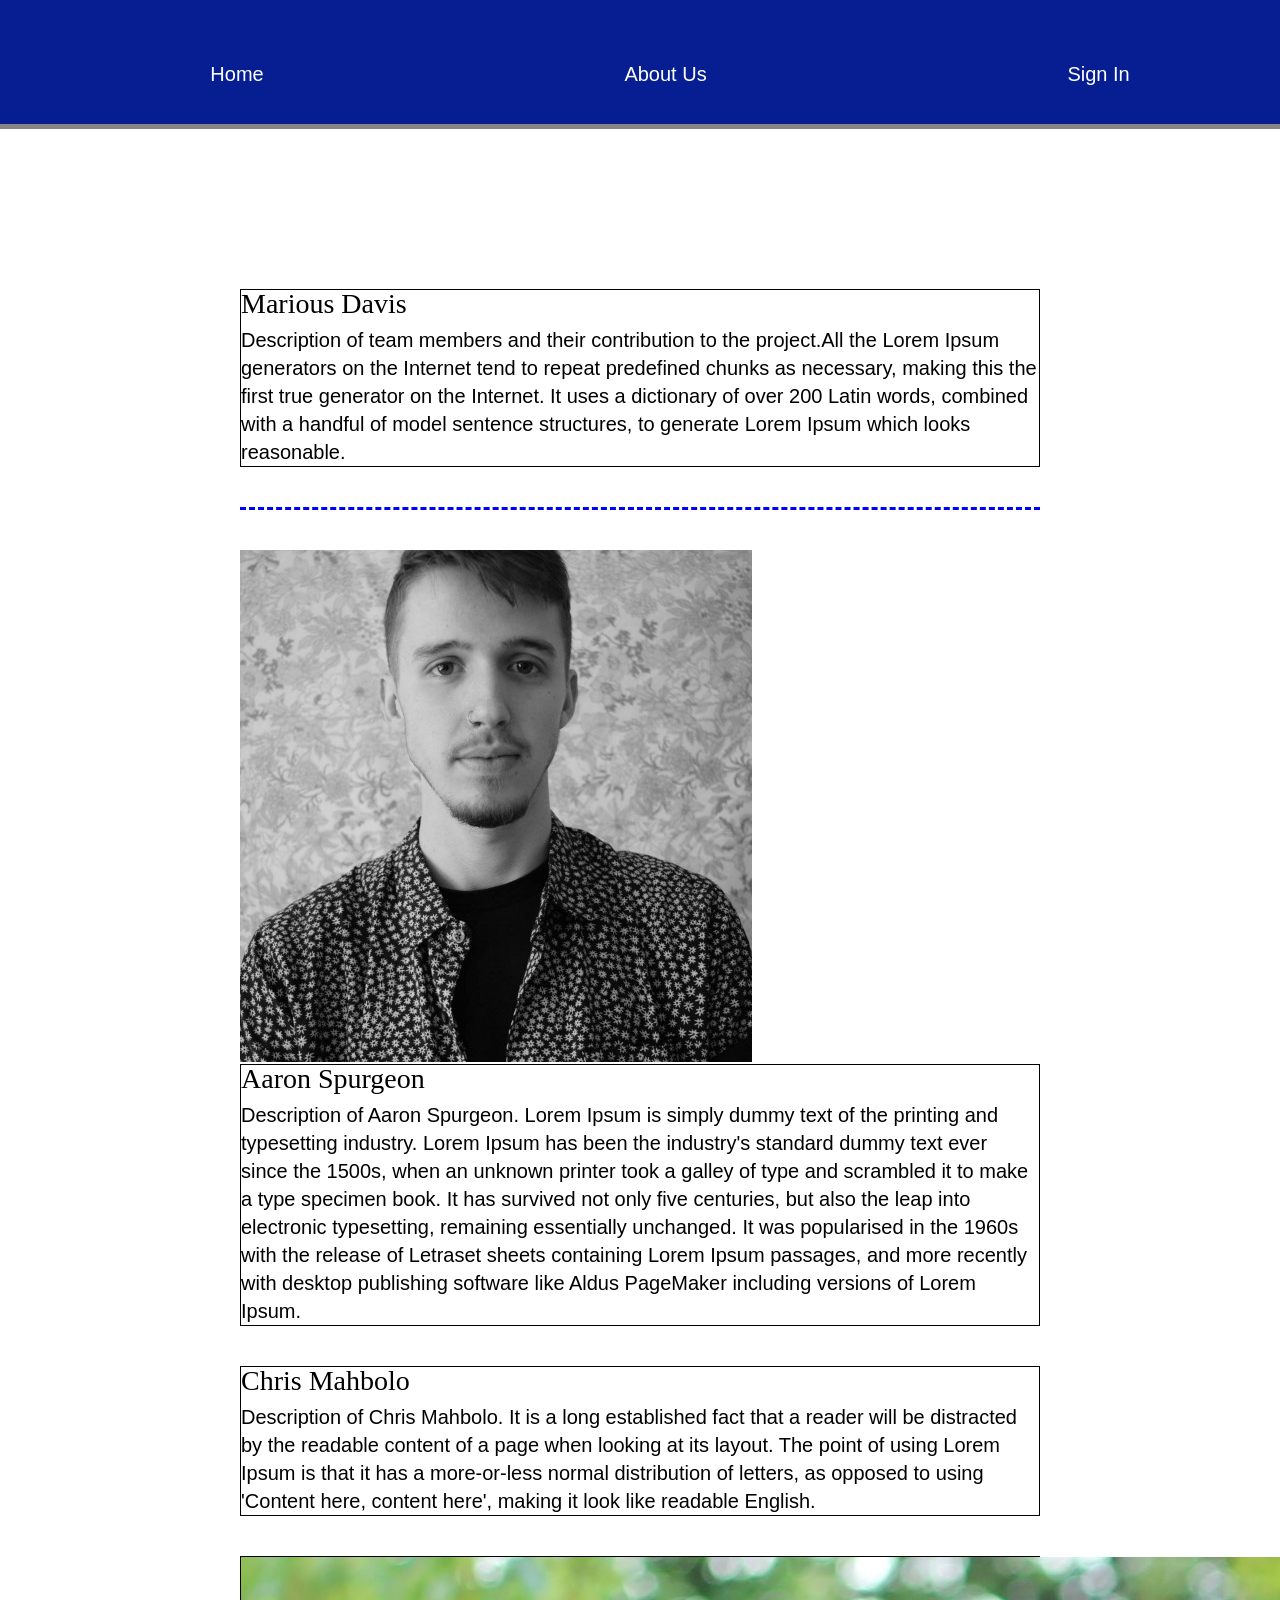
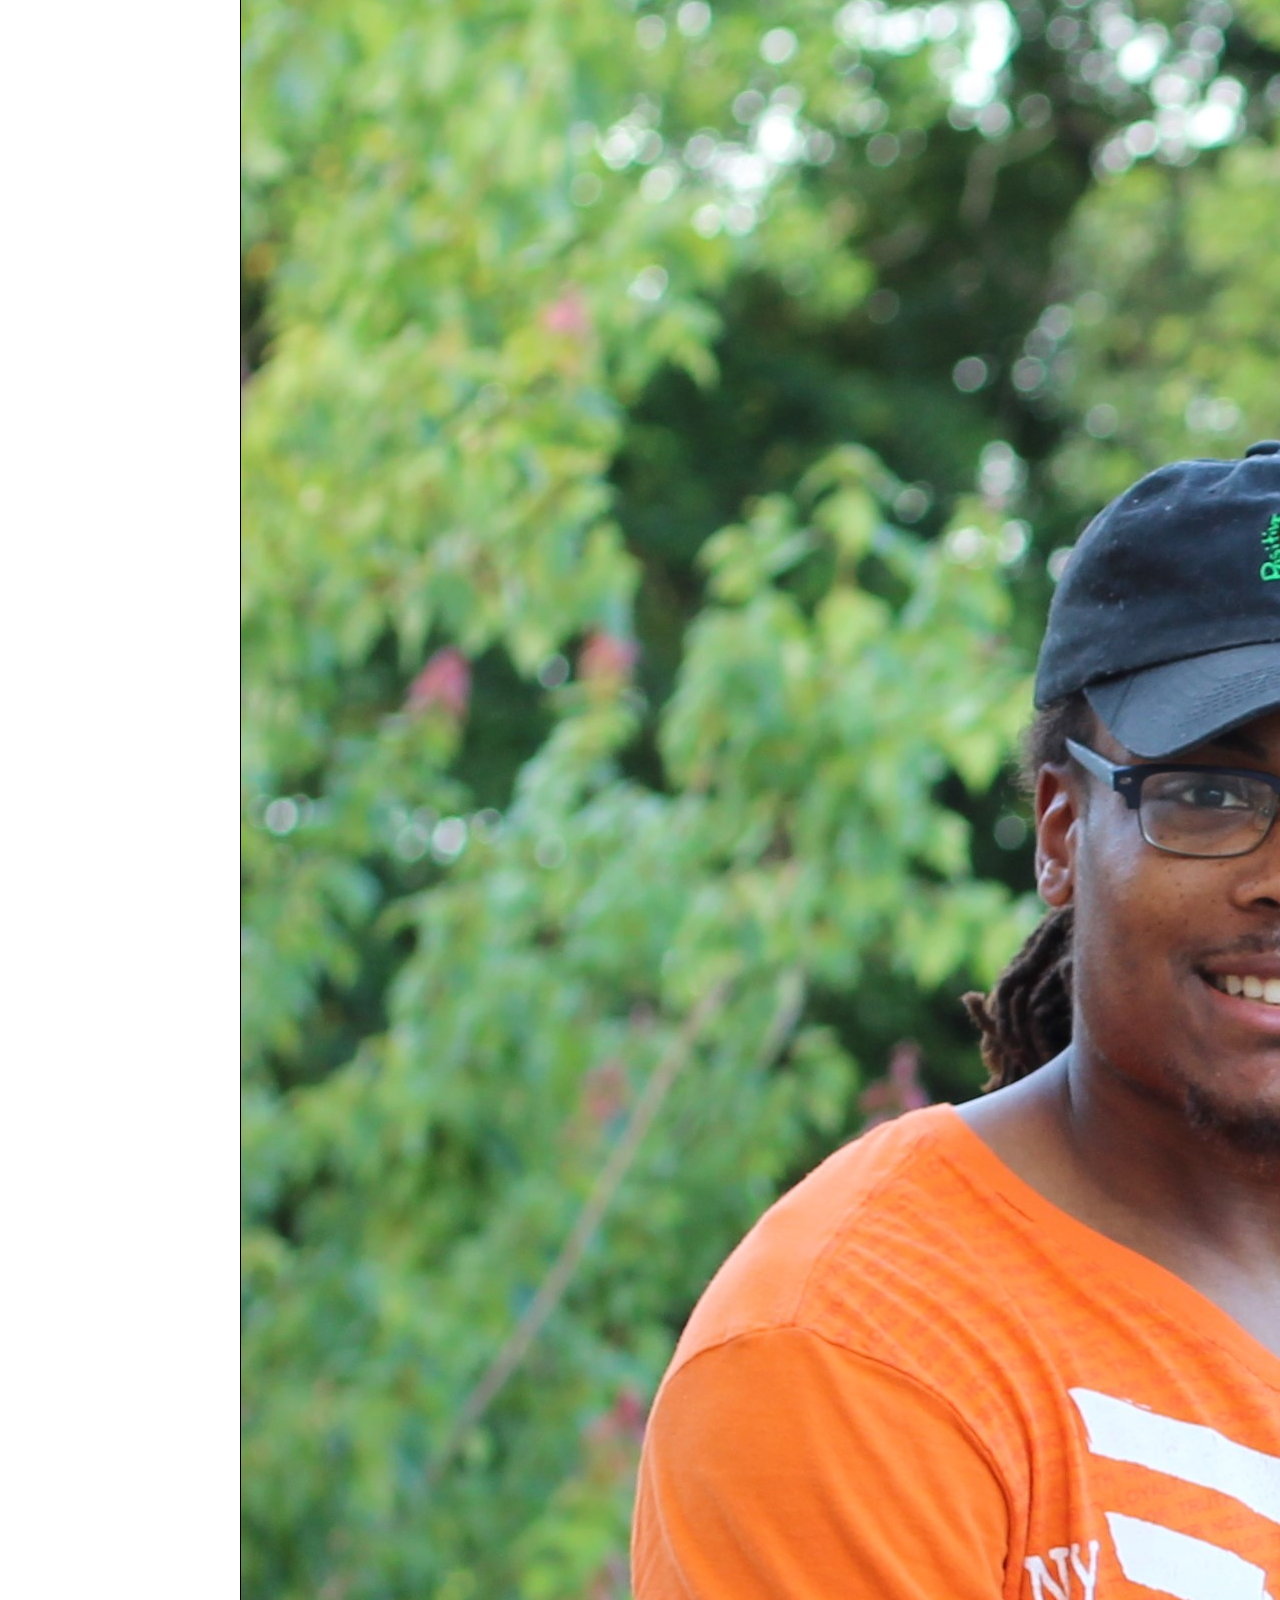
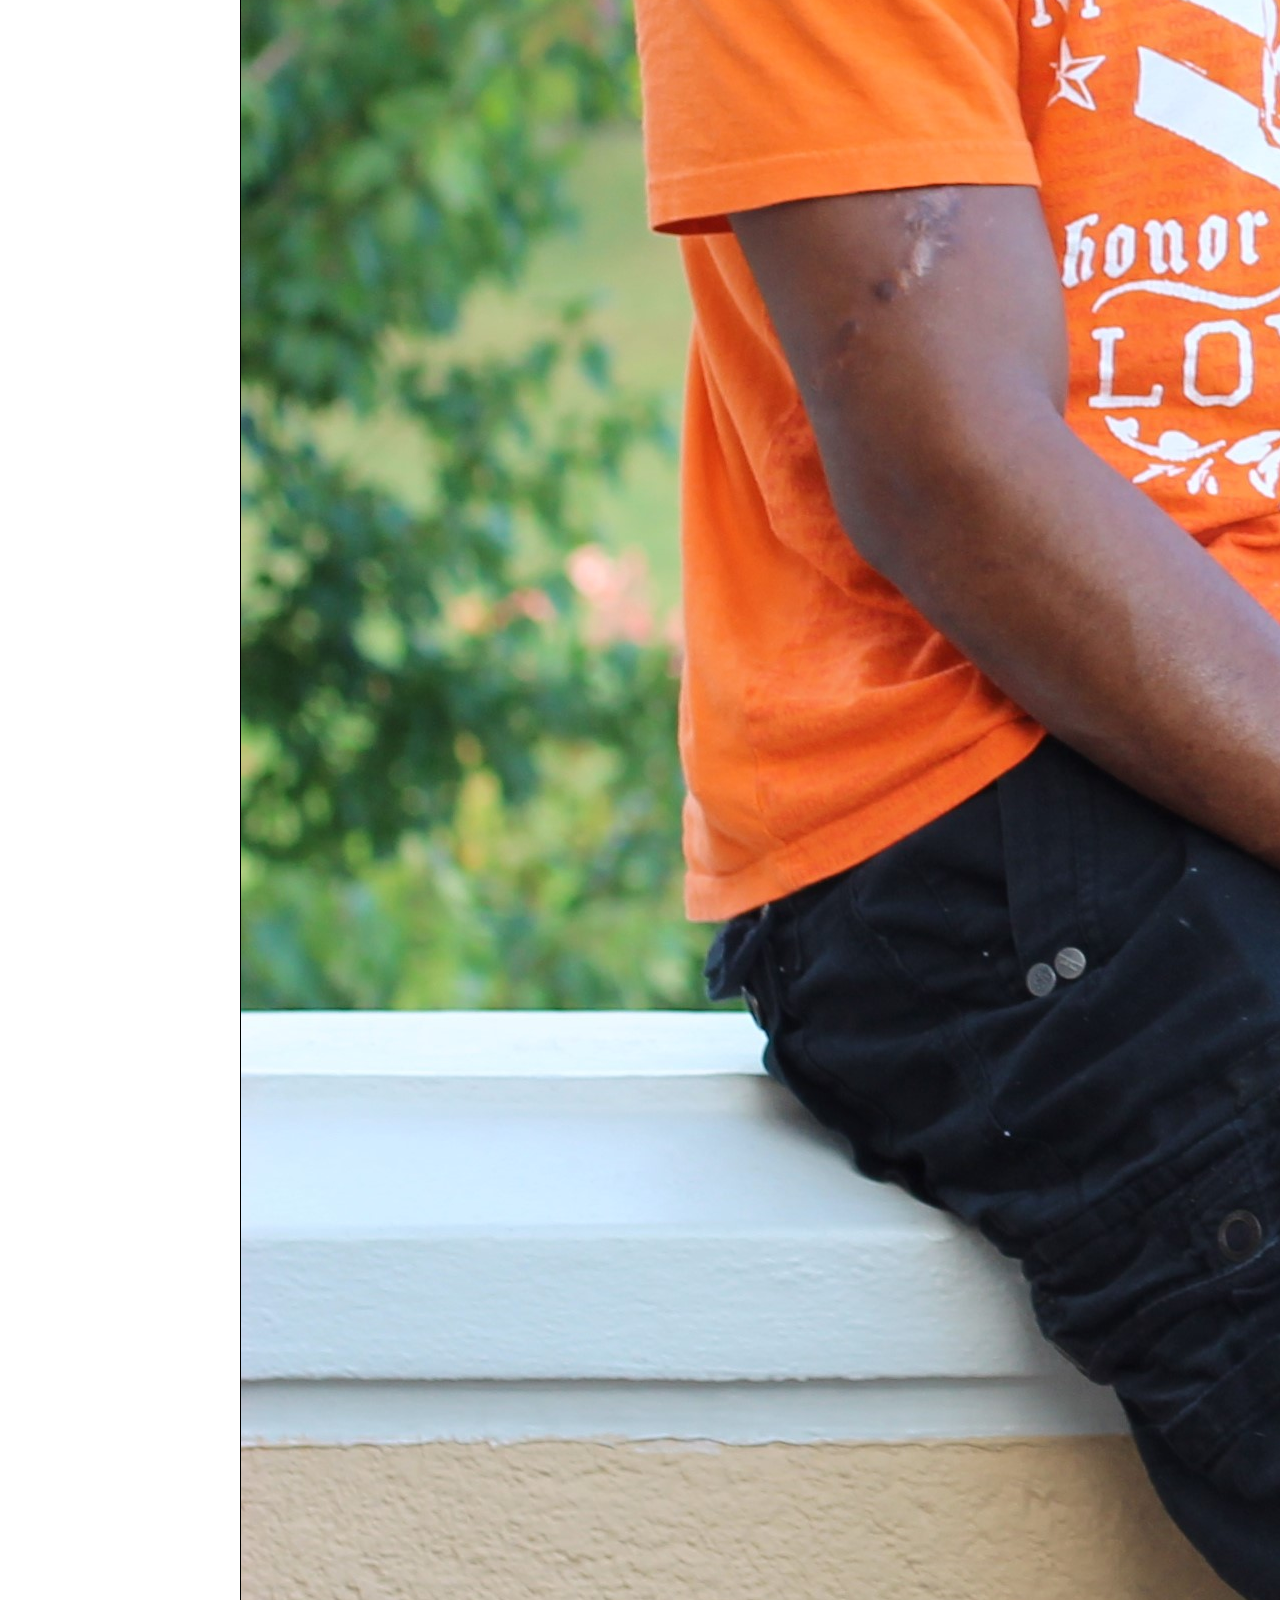
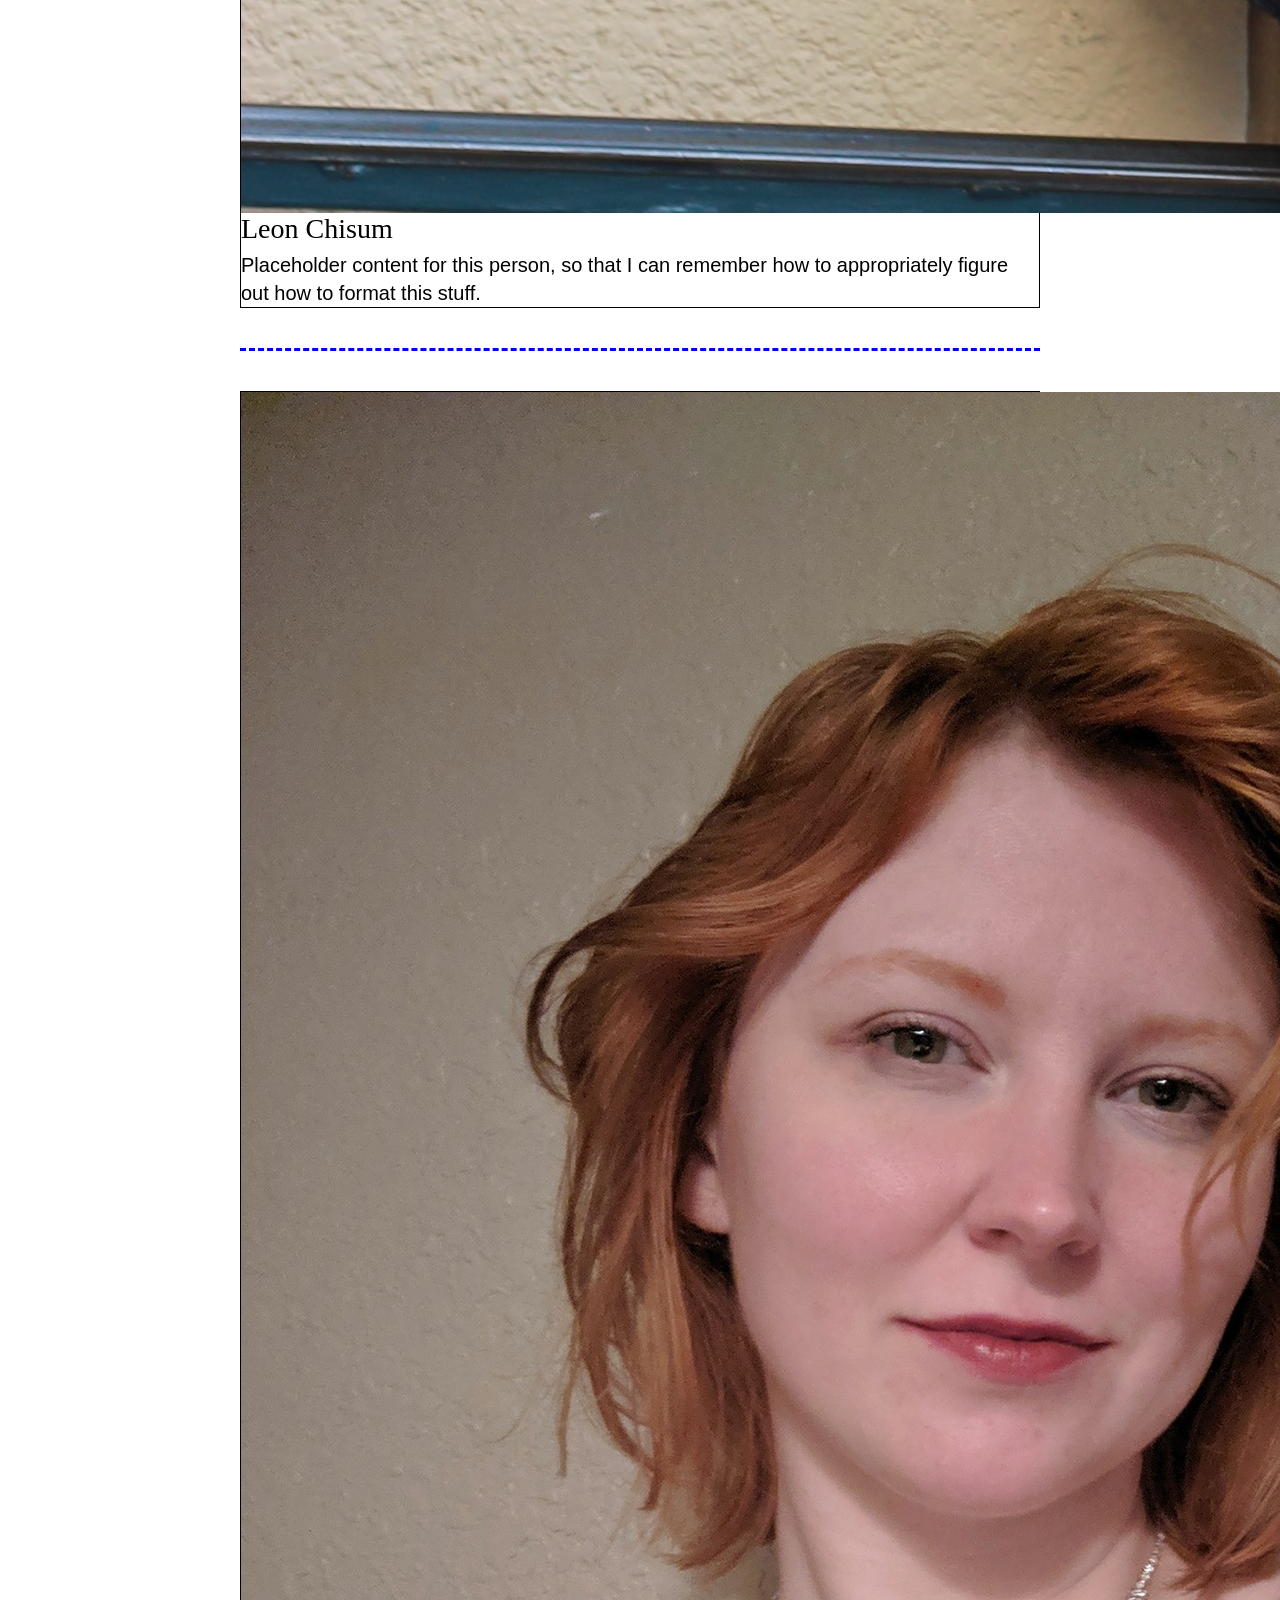
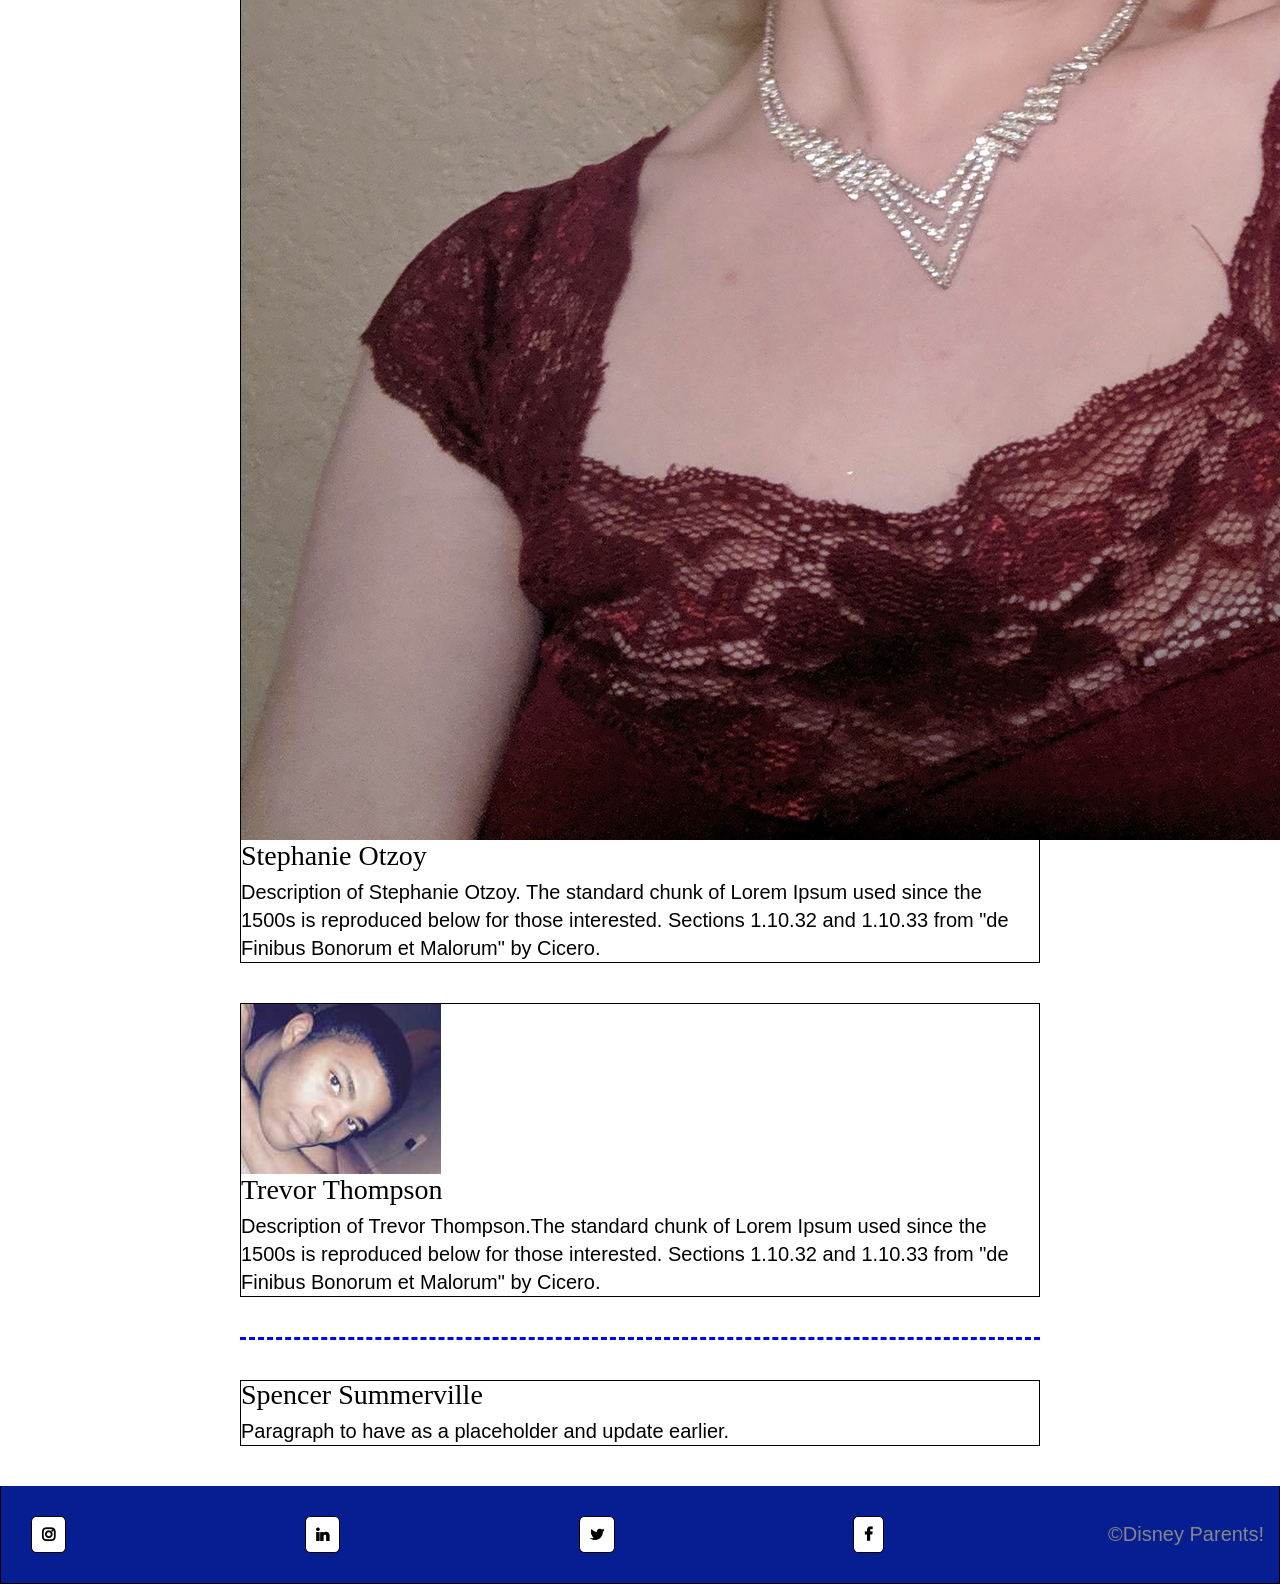
==== about.html @ e76d4855 "Added pictures for members who have submitted pictures, and have removed information from users that" ====
<!DOCTYPE html>
<html lang="en">
  <head>
    <meta charset="utf-8" />

    <title>About Us</title>

    <link href="css\index.css" rel="stylesheet" />
    <meta name="viewport" content="width=device-width, initial-scale=1" />
    <script src="javascript/about.js" async></script>
    <link
      rel="stylesheet"
      href="https://cdnjs.cloudflare.com/ajax/libs/font-awesome/4.7.0/css/font-awesome.min.css"
    />
    </head>
  <body>
      <header>
        <nav>
          <ul>
            <li><a href="index.html">Home</a></li>
            <li><a href="about.html">About Us</a></li>
            <li><a href="https://disney-parent-bwpt.netlify.com/ ">Sign In</a></li>
          </ul>
        </nav>
      </header>
      <div class="container">
        <div class="tl-about-page">
          <div class="team-member">
          <h3>Marious Davis</h3>
          <p>Description of team members and their contribution to the project.All the Lorem Ipsum generators on the Internet tend to repeat predefined chunks as necessary, making this the first true generator on the Internet. It uses a dictionary of over 200 Latin words, combined with a handful of model sentence structures, to generate Lorem Ipsum which looks reasonable.
          </p>
        </div>
        </div>

      <div class="react-section-styling">
        <img class="img-formater" src="image/aaron.jpg" alt="Picture of Aaron Spurgeon">
        <div class="team-member">
          <h3>Aaron Spurgeon</h3>
          <p>
            Description of Aaron Spurgeon. Lorem Ipsum is simply dummy text of the printing and typesetting industry. Lorem Ipsum has been the industry's standard dummy text ever since the 1500s, when an unknown printer took a galley of type and scrambled it to make a type specimen book. It has survived not only five centuries, but also the leap into electronic typesetting, remaining essentially unchanged. It was popularised in the 1960s with the release of Letraset sheets containing Lorem Ipsum passages, and more recently with desktop publishing software like Aldus PageMaker including versions of Lorem Ipsum.
          </p>
        </div>
        <div class="team-member">
          <h3>Chris Mahbolo</h3>
          <p>
            Description of Chris Mahbolo. It is a long established fact that a reader will be distracted by the readable content of a page when looking at its layout. The point of using Lorem Ipsum is that it has a more-or-less normal distribution of letters, as opposed to using 'Content here, content here', making it look like readable English.
          </p>
        </div>
      </div>
        <div class="team-member">
            <img class="img-formater" src="image/leon.jpg" alt="Picture of Leon Chisum">
          <h3>Leon Chisum</h3>
          <p>
           Placeholder content for this person, so that I can remember how to appropriately figure out how to format this stuff.
          </p>
        </div>
        <div class="ui-section-styling">
        <div class="team-member">
            <img class="img-formater" src="image/stephanie.jpg" alt="Picture of Stephanie Otzoy">
        <h3>Stephanie Otzoy</h3>
        <p>Description of Stephanie Otzoy. The standard chunk of Lorem Ipsum used since the 1500s is reproduced below for those interested. Sections 1.10.32 and 1.10.33 from "de Finibus Bonorum et Malorum" by Cicero.
        </p>
        </div>
        <div class="team-member">
            <img class="img-formater" src="image/trevor.jpg" alt="Picture of Trevor Thompson">
        <h3>Trevor Thompson</h3>
        <p>Description of Trevor Thompson.The standard chunk of Lorem Ipsum used since the 1500s is reproduced below for those interested. Sections 1.10.32 and 1.10.33 from "de Finibus Bonorum et Malorum" by Cicero.
        </p>
        </div>
        </div>
        <div class="database-section-styling">
          <div class="team-member">
            <h3>Spencer Summerville</h3>
            <p>Paragraph to have as a placeholder and update earlier.</p>
        </div>
        </div>
      </div>
      <footer>
        <section>
          <div class="footer-container">
              <div>
              <p>&copy;Disney Parents!</p>
            </div>
            <a
              href="https://www.facebook.com/LambdaSchoolOnline/"
              class="fa fa-facebook"
            ></a>
            <a href="twitter.com/lambdaschool" class="fa fa-twitter"></a>
            <a
              href="https://www.linkedin.com/school/lambdaschool/"
              class="fa fa-linkedin"
            ></a>
            <a href="instagram.com/lambdaschool" class="fa fa-instagram"></a>
          </div>
        </section>
      </footer>
  </body>
</html>
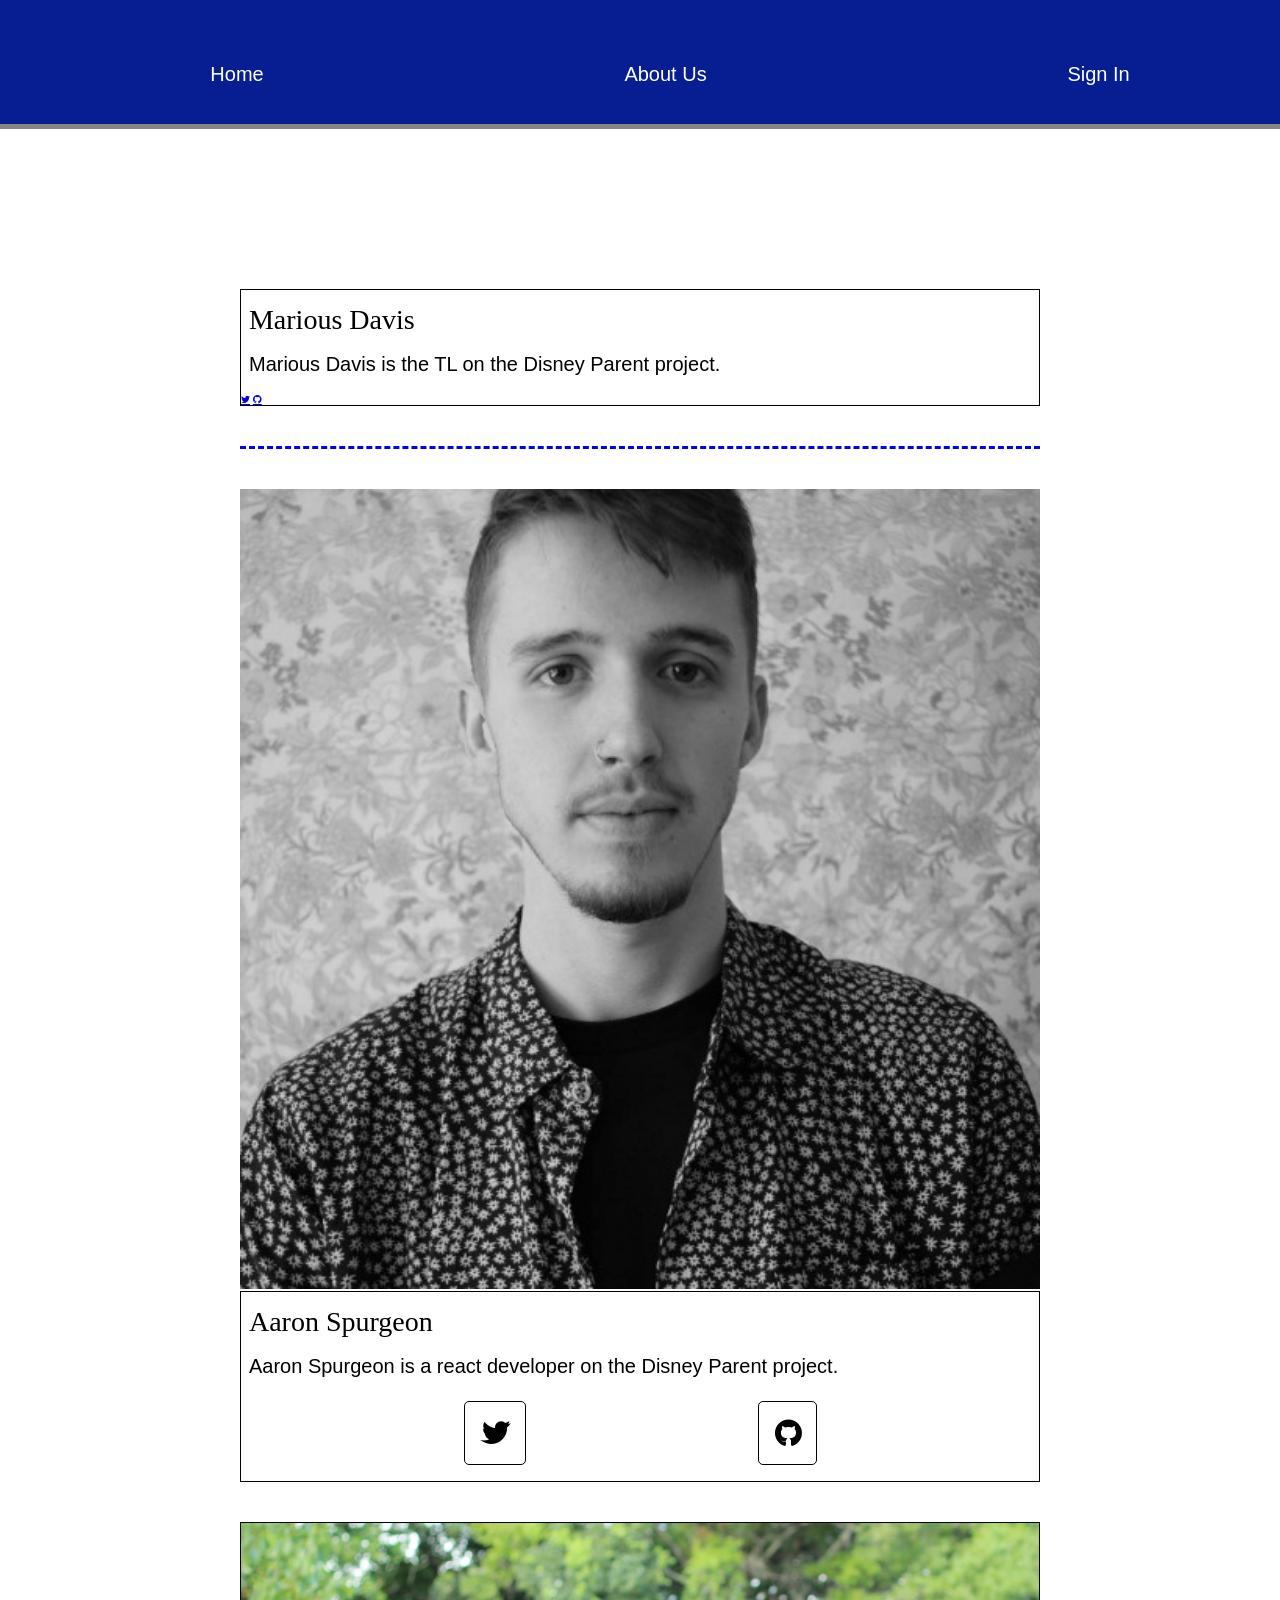
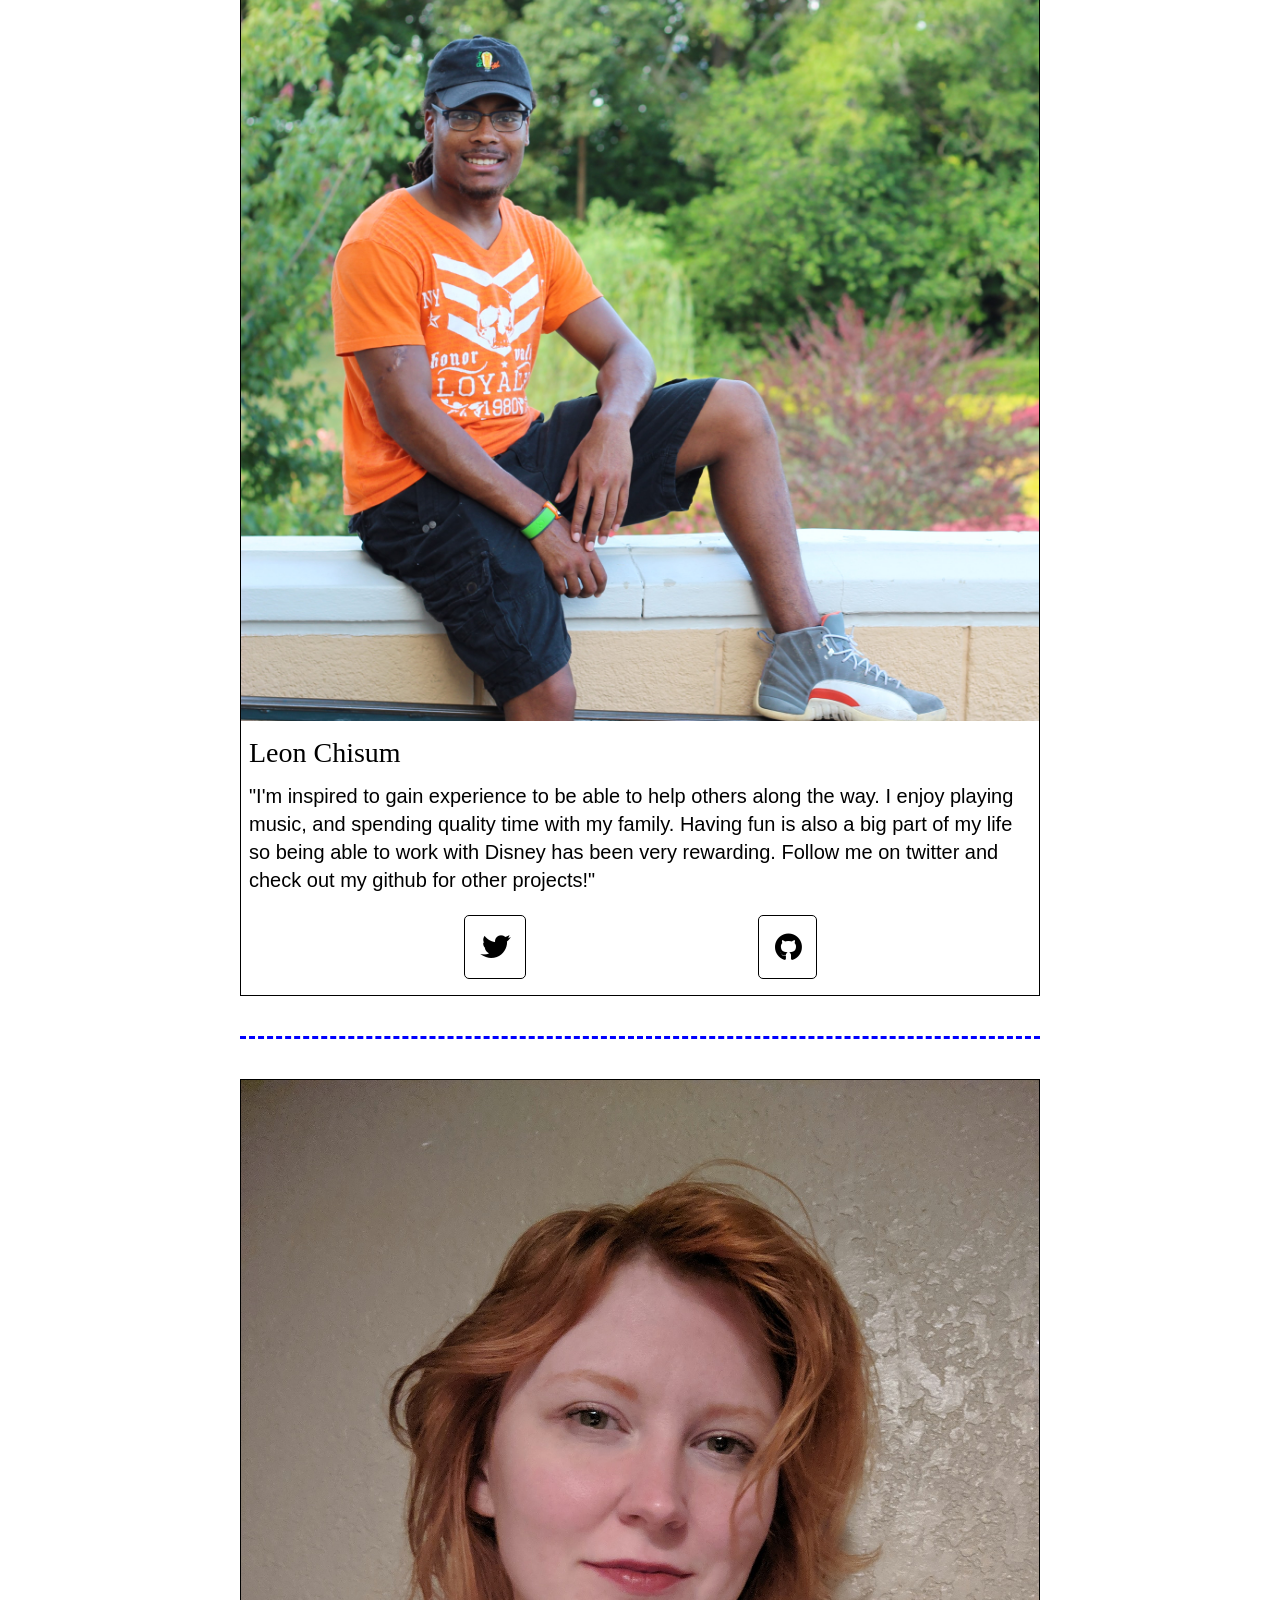
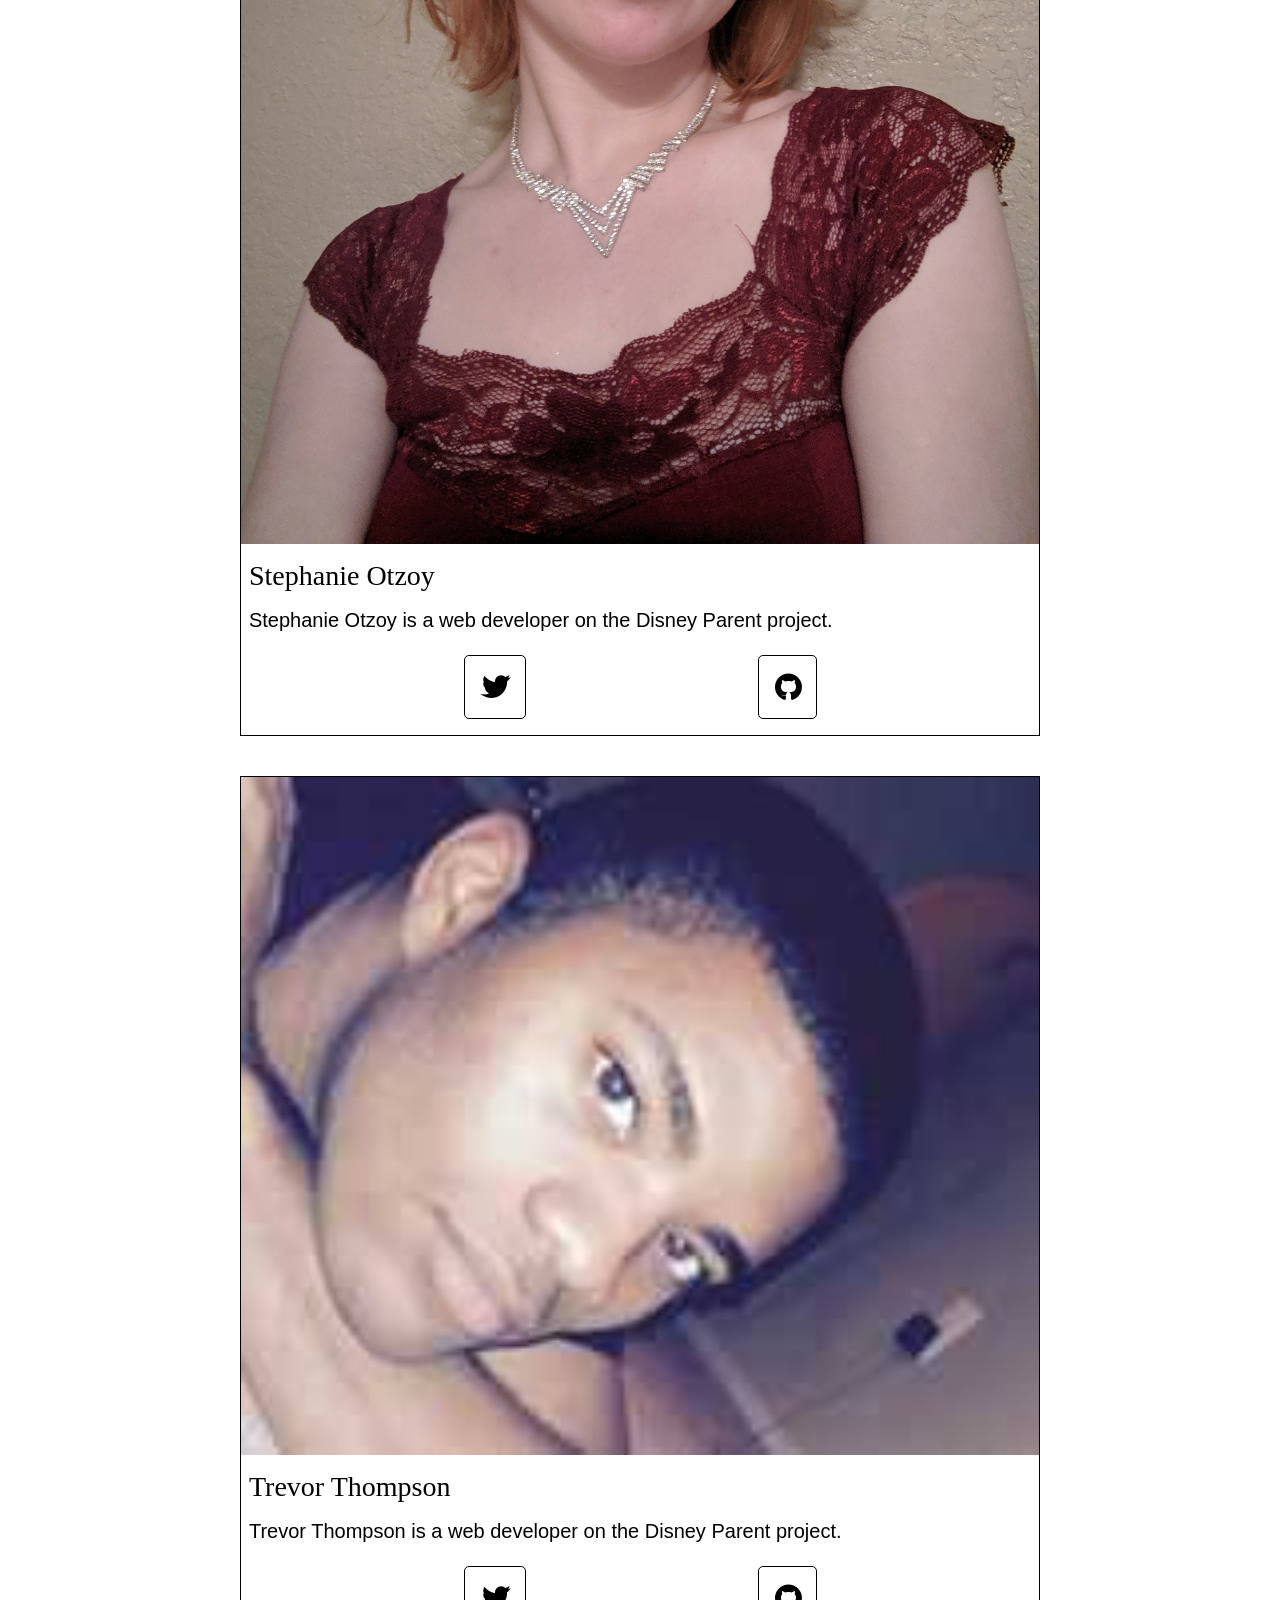
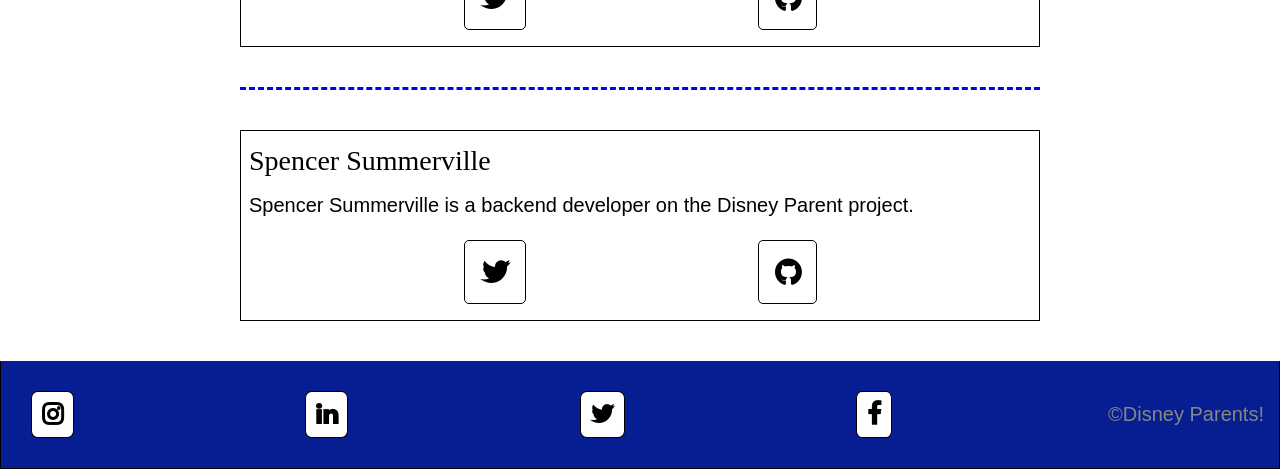
==== commit 05fd2d82: "Stylized buttons on footer, and added twitter and github buttons for each of the team members on the" ====
--- a/about.html
+++ b/about.html
@@ -27,8 +27,11 @@
         <div class="tl-about-page">
           <div class="team-member">
           <h3>Marious Davis</h3>
-          <p>Description of team members and their contribution to the project.All the Lorem Ipsum generators on the Internet tend to repeat predefined chunks as necessary, making this the first true generator on the Internet. It uses a dictionary of over 200 Latin words, combined with a handful of model sentence structures, to generate Lorem Ipsum which looks reasonable.
+          <p>
+             Marious Davis is the TL on the Disney Parent project.
           </p>
+          <a href="twitter.com/lambdaschool" class="fa fa-twitter"></a>
+          <a href="github.com/Mlancelot88" class="fa fa-github"></a>
         </div>
         </div>
 
@@ -37,41 +40,59 @@
         <div class="team-member">
           <h3>Aaron Spurgeon</h3>
           <p>
-            Description of Aaron Spurgeon. Lorem Ipsum is simply dummy text of the printing and typesetting industry. Lorem Ipsum has been the industry's standard dummy text ever since the 1500s, when an unknown printer took a galley of type and scrambled it to make a type specimen book. It has survived not only five centuries, but also the leap into electronic typesetting, remaining essentially unchanged. It was popularised in the 1960s with the release of Letraset sheets containing Lorem Ipsum passages, and more recently with desktop publishing software like Aldus PageMaker including versions of Lorem Ipsum.
+             Aaron Spurgeon is a react developer on the Disney Parent project.
           </p>
-        </div>
-        <div class="team-member">
-          <h3>Chris Mahbolo</h3>
-          <p>
-            Description of Chris Mahbolo. It is a long established fact that a reader will be distracted by the readable content of a page when looking at its layout. The point of using Lorem Ipsum is that it has a more-or-less normal distribution of letters, as opposed to using 'Content here, content here', making it look like readable English.
-          </p>
+          <div class="a-mixin-with-button">
+          <a href="twitter.com/lambdaschool" class="fa fa-twitter"></a>
+          <a href="github.com/aaronspurgeon" class="fa fa-github"></a>
+          </div>
         </div>
       </div>
         <div class="team-member">
             <img class="img-formater" src="image/leon.jpg" alt="Picture of Leon Chisum">
           <h3>Leon Chisum</h3>
           <p>
-           Placeholder content for this person, so that I can remember how to appropriately figure out how to format this stuff.
+              "I'm inspired to gain experience to be able to help others along the way. I enjoy playing music, and spending quality time with my family. Having fun is also a big part of my life so being able to work with Disney has been very rewarding. Follow me on twitter and check out my github for other projects!"
           </p>
+          <div class="a-mixin-with-button">
+          <a href="twitter.com/lambdaschool" class="fa fa-twitter"></a>
+          <a href="github.com/LeonChisum" class="fa fa-github"></a>
+          </div>
         </div>
         <div class="ui-section-styling">
         <div class="team-member">
             <img class="img-formater" src="image/stephanie.jpg" alt="Picture of Stephanie Otzoy">
         <h3>Stephanie Otzoy</h3>
-        <p>Description of Stephanie Otzoy. The standard chunk of Lorem Ipsum used since the 1500s is reproduced below for those interested. Sections 1.10.32 and 1.10.33 from "de Finibus Bonorum et Malorum" by Cicero.
+        <p>
+           Stephanie Otzoy is a web developer on the Disney Parent project.
         </p>
+        <div class="a-mixin-with-button">
+        <a href="twitter.com/lambdaschool" class="fa fa-twitter"></a>
+        <a href="github.com/Sonica1031" class="fa fa-github"></a>
+        </div>
         </div>
         <div class="team-member">
             <img class="img-formater" src="image/trevor.jpg" alt="Picture of Trevor Thompson">
         <h3>Trevor Thompson</h3>
-        <p>Description of Trevor Thompson.The standard chunk of Lorem Ipsum used since the 1500s is reproduced below for those interested. Sections 1.10.32 and 1.10.33 from "de Finibus Bonorum et Malorum" by Cicero.
+        <p>
+           Trevor Thompson is a web developer on the Disney Parent project.
         </p>
+        <div class="a-mixin-with-button">
+        <a href="twitter.com/lambdaschool" class="fa fa-twitter"></a>
+        <a href="github.com/tthompson2" class="fa fa-github"></a>
+        </div>
         </div>
         </div>
         <div class="database-section-styling">
           <div class="team-member">
             <h3>Spencer Summerville</h3>
-            <p>Paragraph to have as a placeholder and update earlier.</p>
+            <p>
+              Spencer Summerville is a backend developer on the Disney Parent project.
+            </p>
+            <div class="a-mixin-with-button">
+            <a href="twitter.com/lambdaschool" class="fa fa-twitter"></a>
+            <a href="github.com/grenuttag" class="fa fa-github"></a>
+            </div>
         </div>
         </div>
       </div>
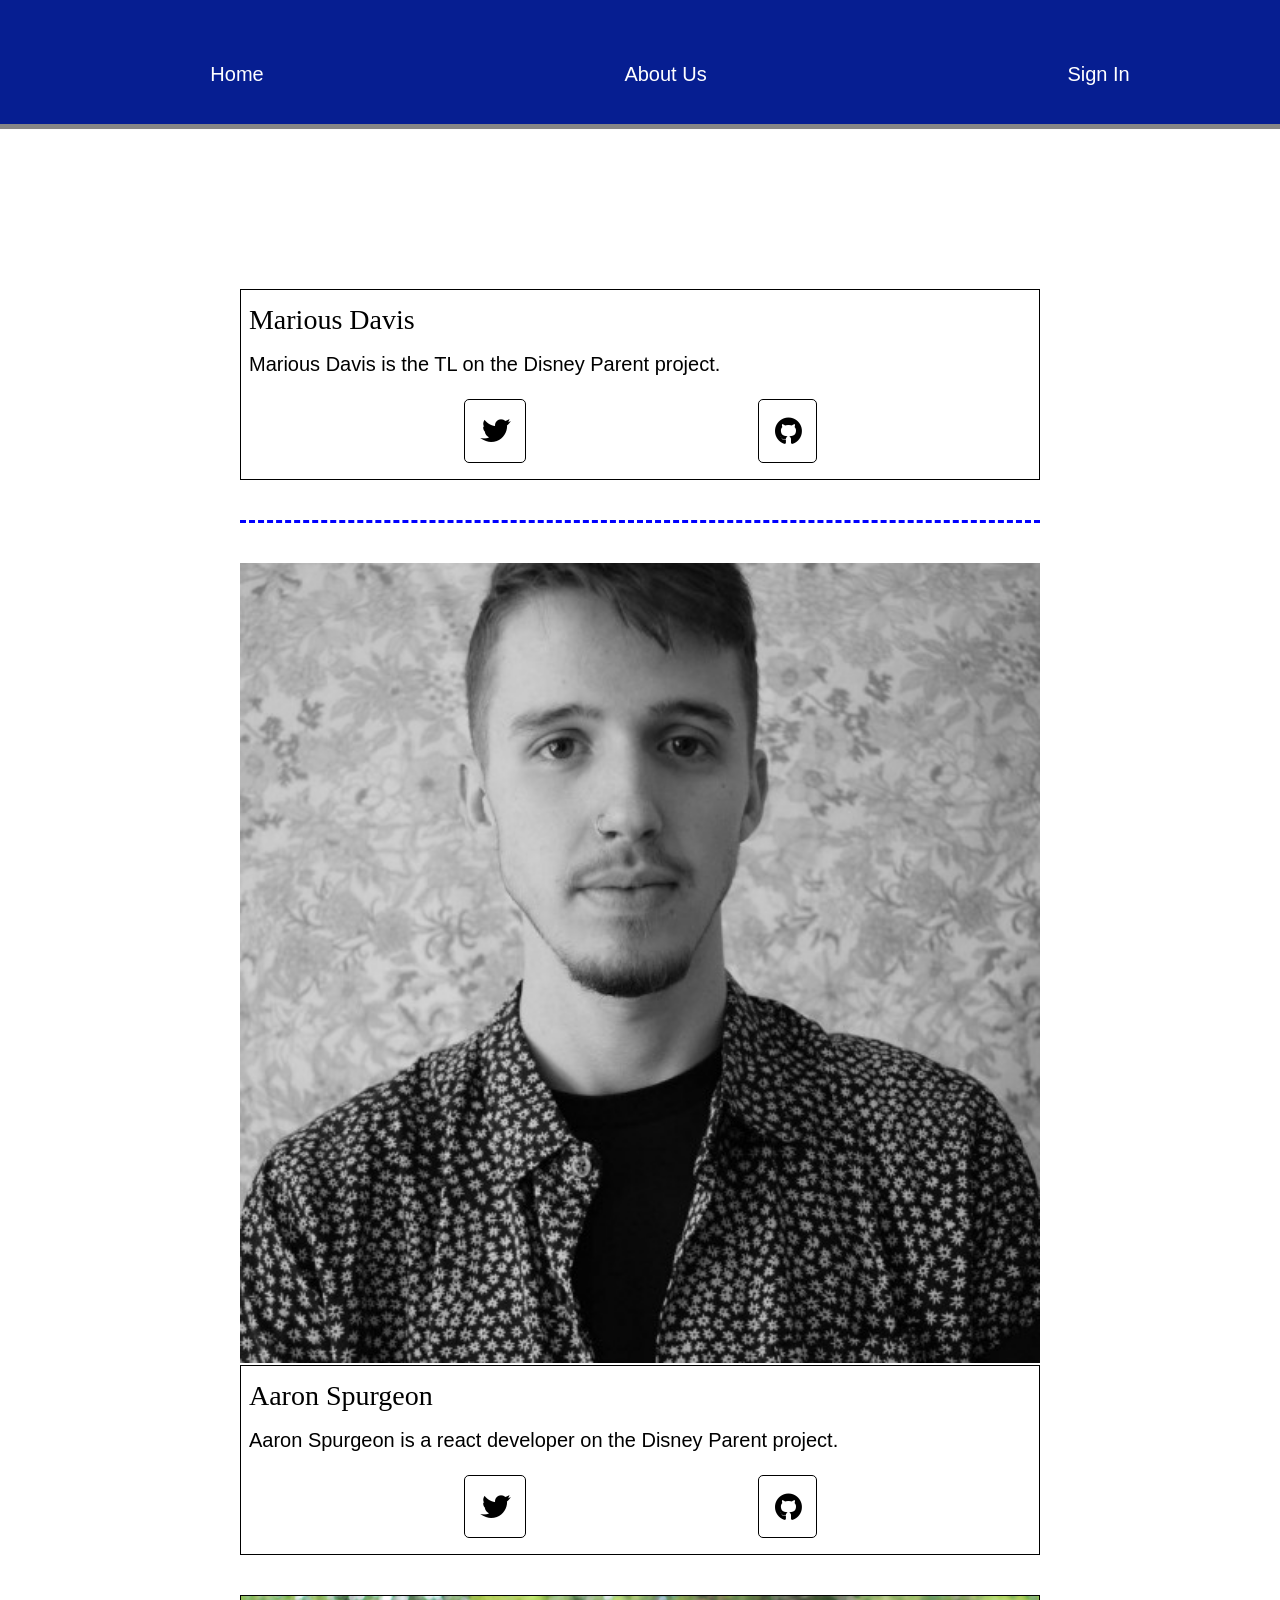
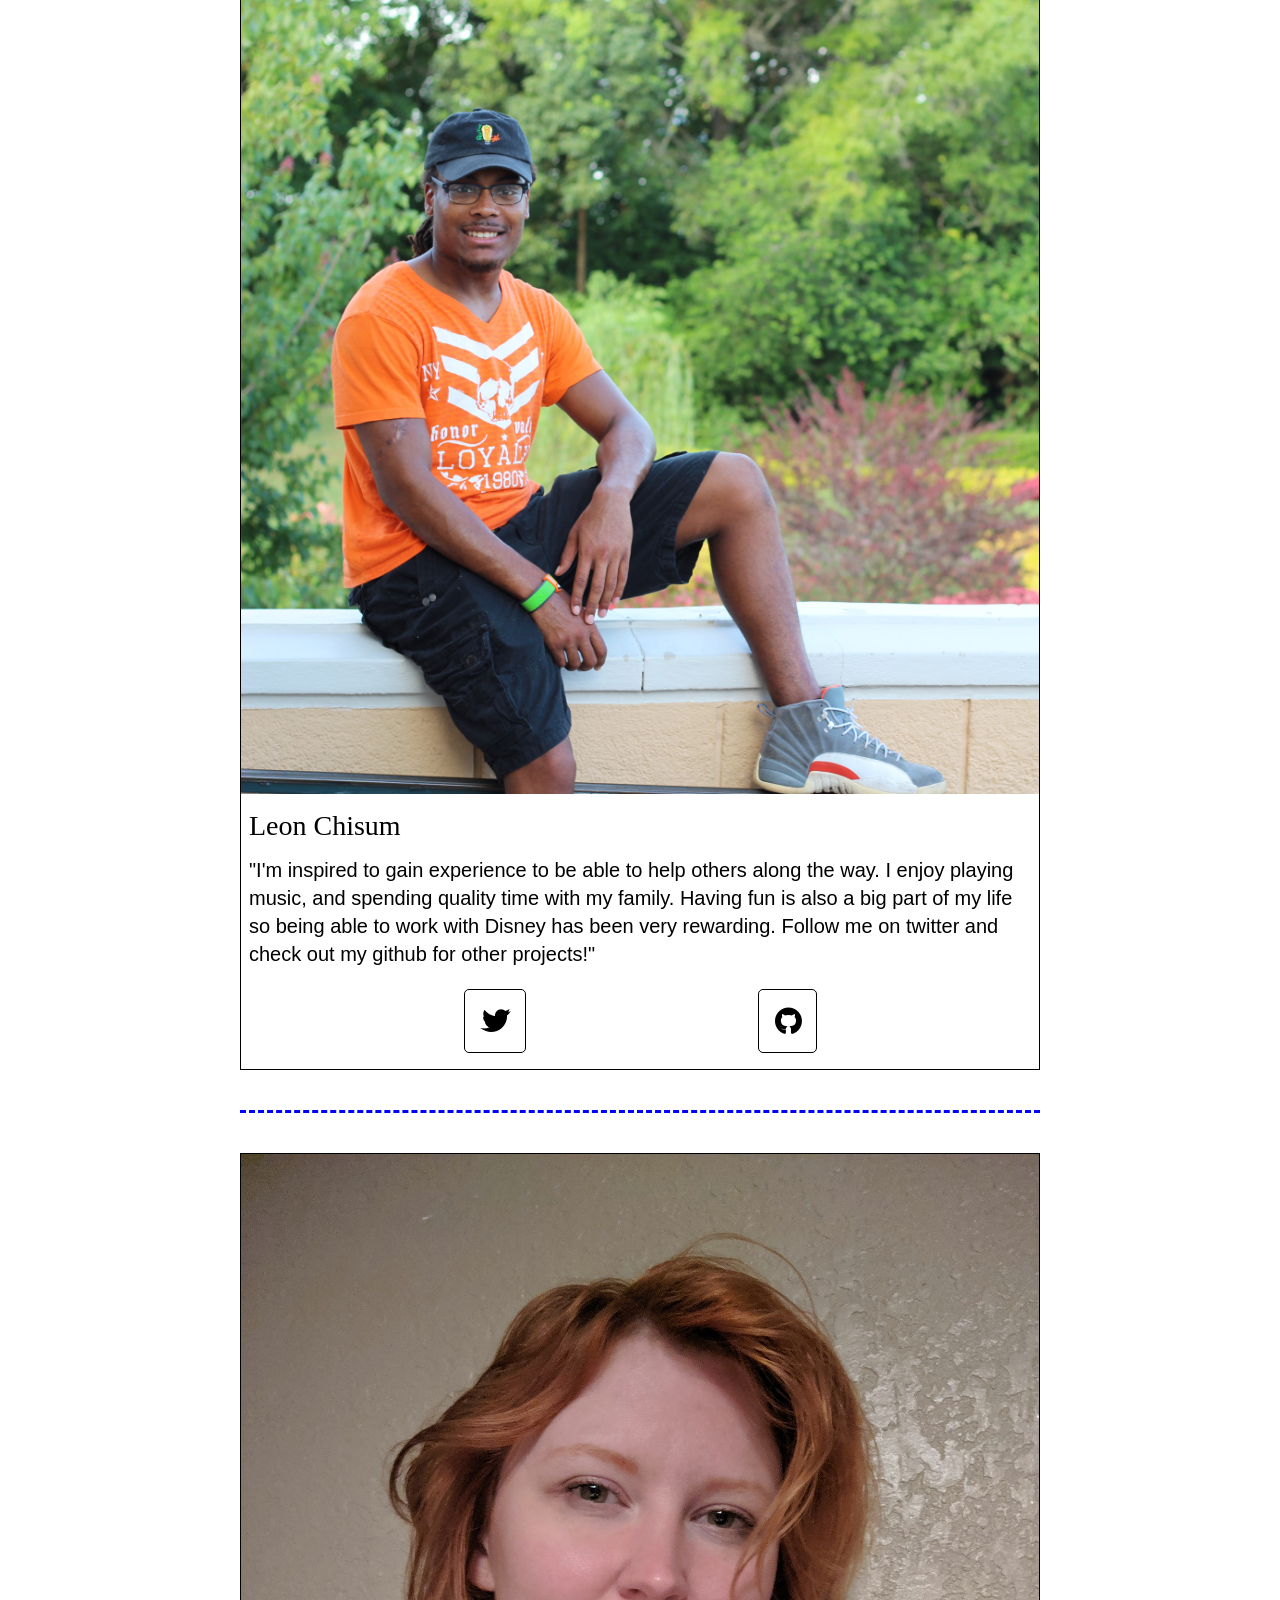
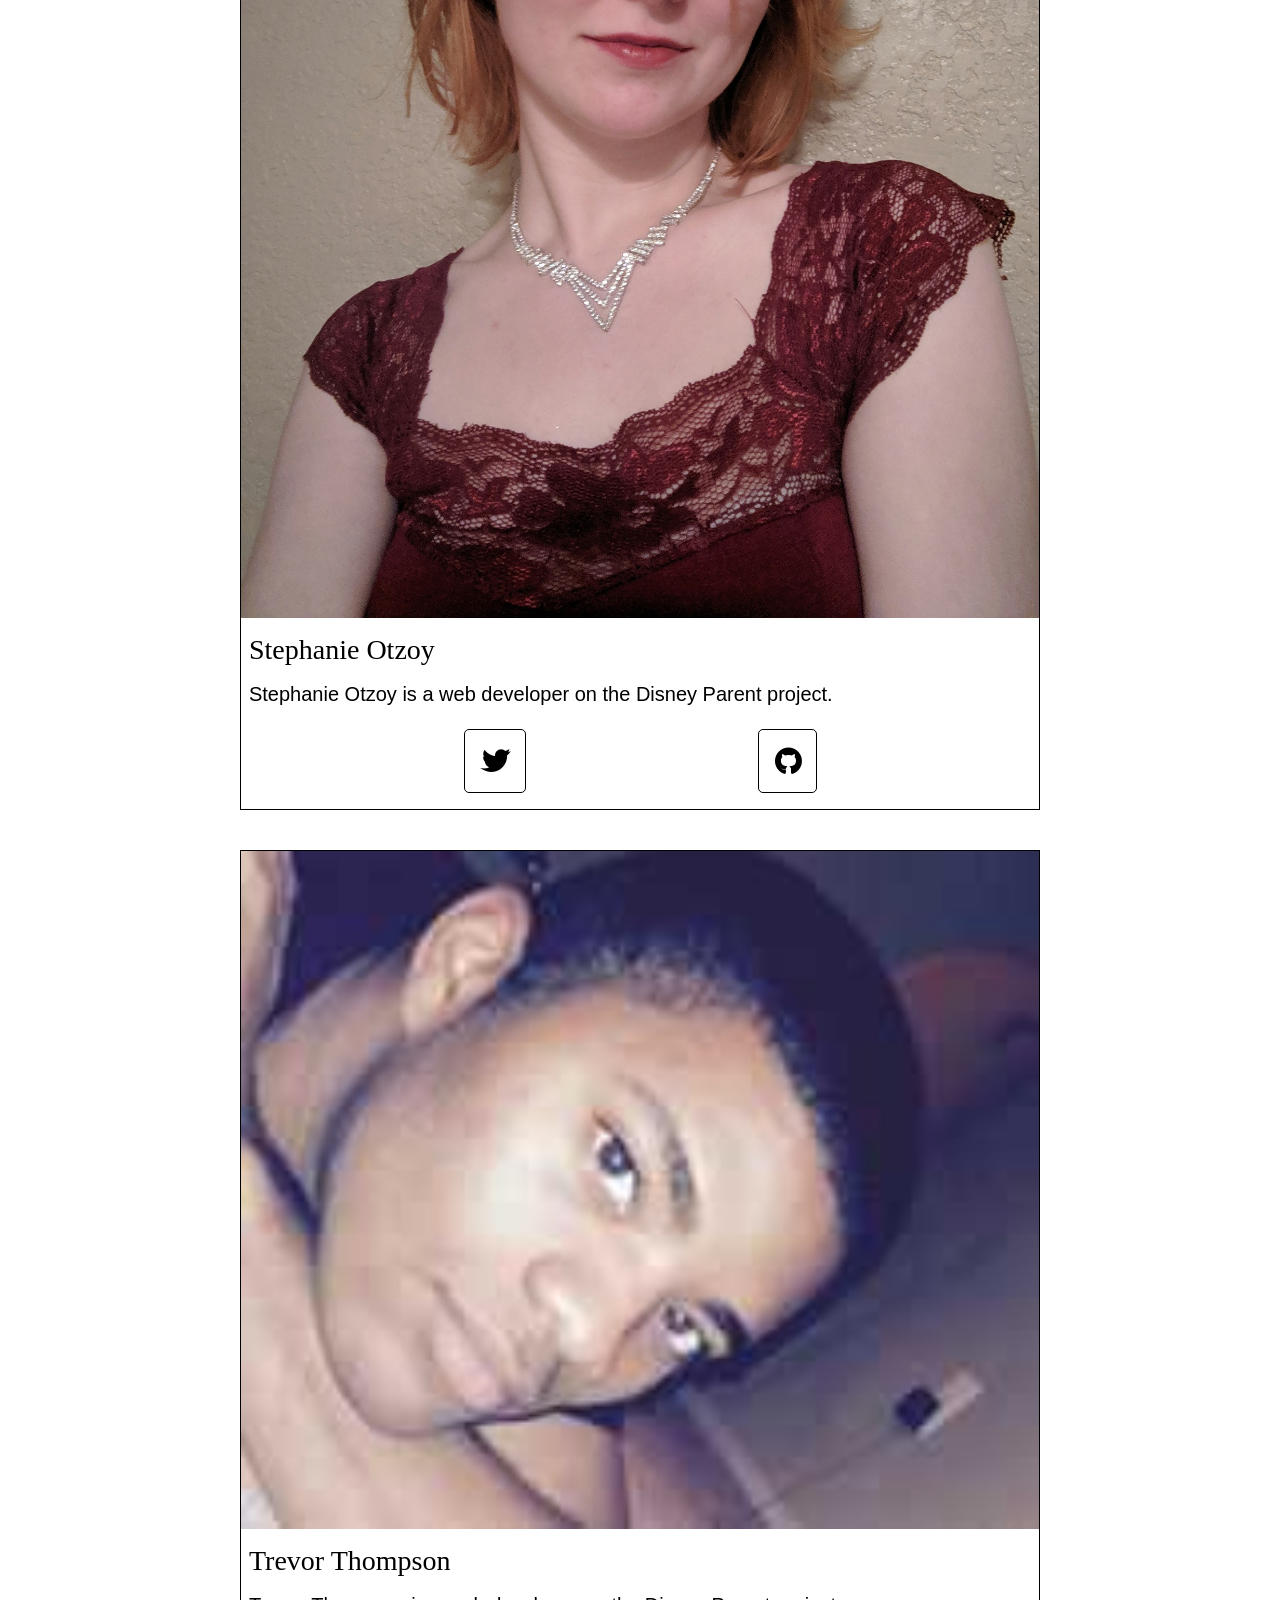
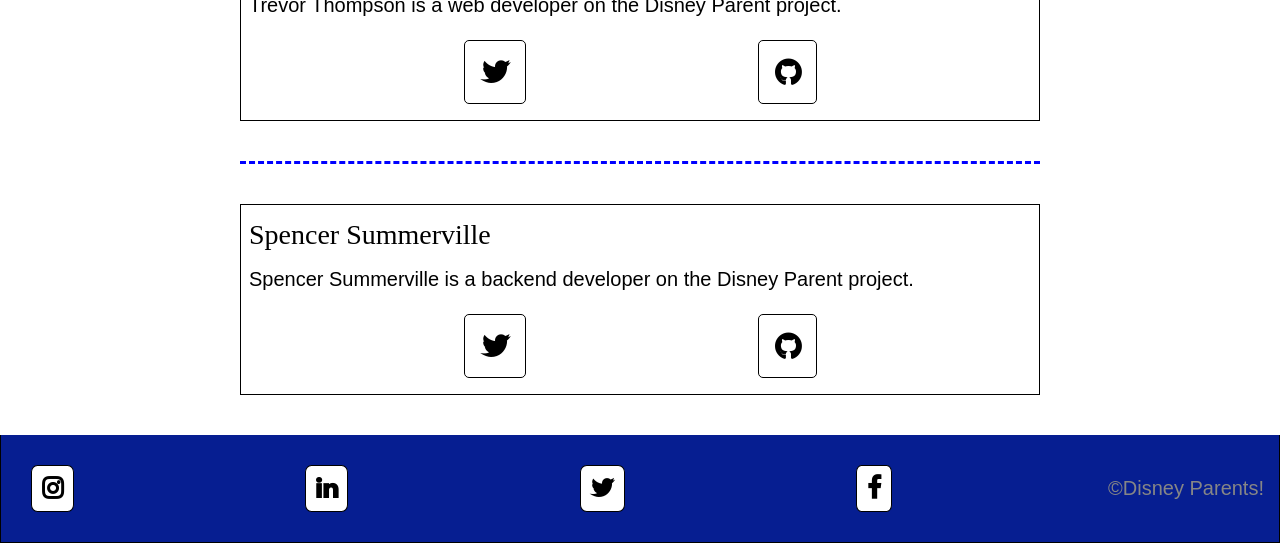
==== commit 725b87c7: "Changed the links to all of the buttons so that they actually appropriately link out to the content" ====
--- a/about.html
+++ b/about.html
@@ -30,8 +30,10 @@
           <p>
              Marious Davis is the TL on the Disney Parent project.
           </p>
-          <a href="twitter.com/lambdaschool" class="fa fa-twitter"></a>
-          <a href="github.com/Mlancelot88" class="fa fa-github"></a>
+          <div class="a-mixin-with-button">
+          <a href="https://twitter.com/lambdaschool" class="fa fa-twitter"></a>
+          <a href="https://github.com/Mlancelot88" class="fa fa-github"></a>
+          </div>
         </div>
         </div>
 
@@ -43,8 +45,8 @@
              Aaron Spurgeon is a react developer on the Disney Parent project.
           </p>
           <div class="a-mixin-with-button">
-          <a href="twitter.com/lambdaschool" class="fa fa-twitter"></a>
-          <a href="github.com/aaronspurgeon" class="fa fa-github"></a>
+          <a href="https://twitter.com/lambdaschool" class="fa fa-twitter"></a>
+          <a href="https://github.com/aaronspurgeon" class="fa fa-github"></a>
           </div>
         </div>
       </div>
@@ -55,8 +57,8 @@
               "I'm inspired to gain experience to be able to help others along the way. I enjoy playing music, and spending quality time with my family. Having fun is also a big part of my life so being able to work with Disney has been very rewarding. Follow me on twitter and check out my github for other projects!"
           </p>
           <div class="a-mixin-with-button">
-          <a href="twitter.com/lambdaschool" class="fa fa-twitter"></a>
-          <a href="github.com/LeonChisum" class="fa fa-github"></a>
+          <a href="https://twitter.com/Lee_Chizz" class="fa fa-twitter"></a>
+          <a href="https://github.com/LeonChisum" class="fa fa-github"></a>
           </div>
         </div>
         <div class="ui-section-styling">
@@ -67,8 +69,8 @@
            Stephanie Otzoy is a web developer on the Disney Parent project.
         </p>
         <div class="a-mixin-with-button">
-        <a href="twitter.com/lambdaschool" class="fa fa-twitter"></a>
-        <a href="github.com/Sonica1031" class="fa fa-github"></a>
+        <a href="https://twitter.com/lambdaschool" class="fa fa-twitter"></a>
+        <a href="https://github.com/Sonica1031" class="fa fa-github"></a>
         </div>
         </div>
         <div class="team-member">
@@ -78,8 +80,8 @@
            Trevor Thompson is a web developer on the Disney Parent project.
         </p>
         <div class="a-mixin-with-button">
-        <a href="twitter.com/lambdaschool" class="fa fa-twitter"></a>
-        <a href="github.com/tthompson2" class="fa fa-github"></a>
+        <a href="https://twitter.com/lambdaschool" class="fa fa-twitter"></a>
+        <a href="https://github.com/tthompson2" class="fa fa-github"></a>
         </div>
         </div>
         </div>
@@ -90,8 +92,8 @@
               Spencer Summerville is a backend developer on the Disney Parent project.
             </p>
             <div class="a-mixin-with-button">
-            <a href="twitter.com/lambdaschool" class="fa fa-twitter"></a>
-            <a href="github.com/grenuttag" class="fa fa-github"></a>
+            <a href="https://twitter.com/lambdaschool" class="fa fa-twitter"></a>
+            <a href="https://github.com/grenuttag" class="fa fa-github"></a>
             </div>
         </div>
         </div>
@@ -106,12 +108,12 @@
               href="https://www.facebook.com/LambdaSchoolOnline/"
               class="fa fa-facebook"
             ></a>
-            <a href="twitter.com/lambdaschool" class="fa fa-twitter"></a>
+            <a href="https://twitter.com/lambdaschool" class="fa fa-twitter"></a>
             <a
               href="https://www.linkedin.com/school/lambdaschool/"
               class="fa fa-linkedin"
             ></a>
-            <a href="instagram.com/lambdaschool" class="fa fa-instagram"></a>
+            <a href="https://instagram.com/lambdaschool" class="fa fa-instagram"></a>
           </div>
         </section>
       </footer>
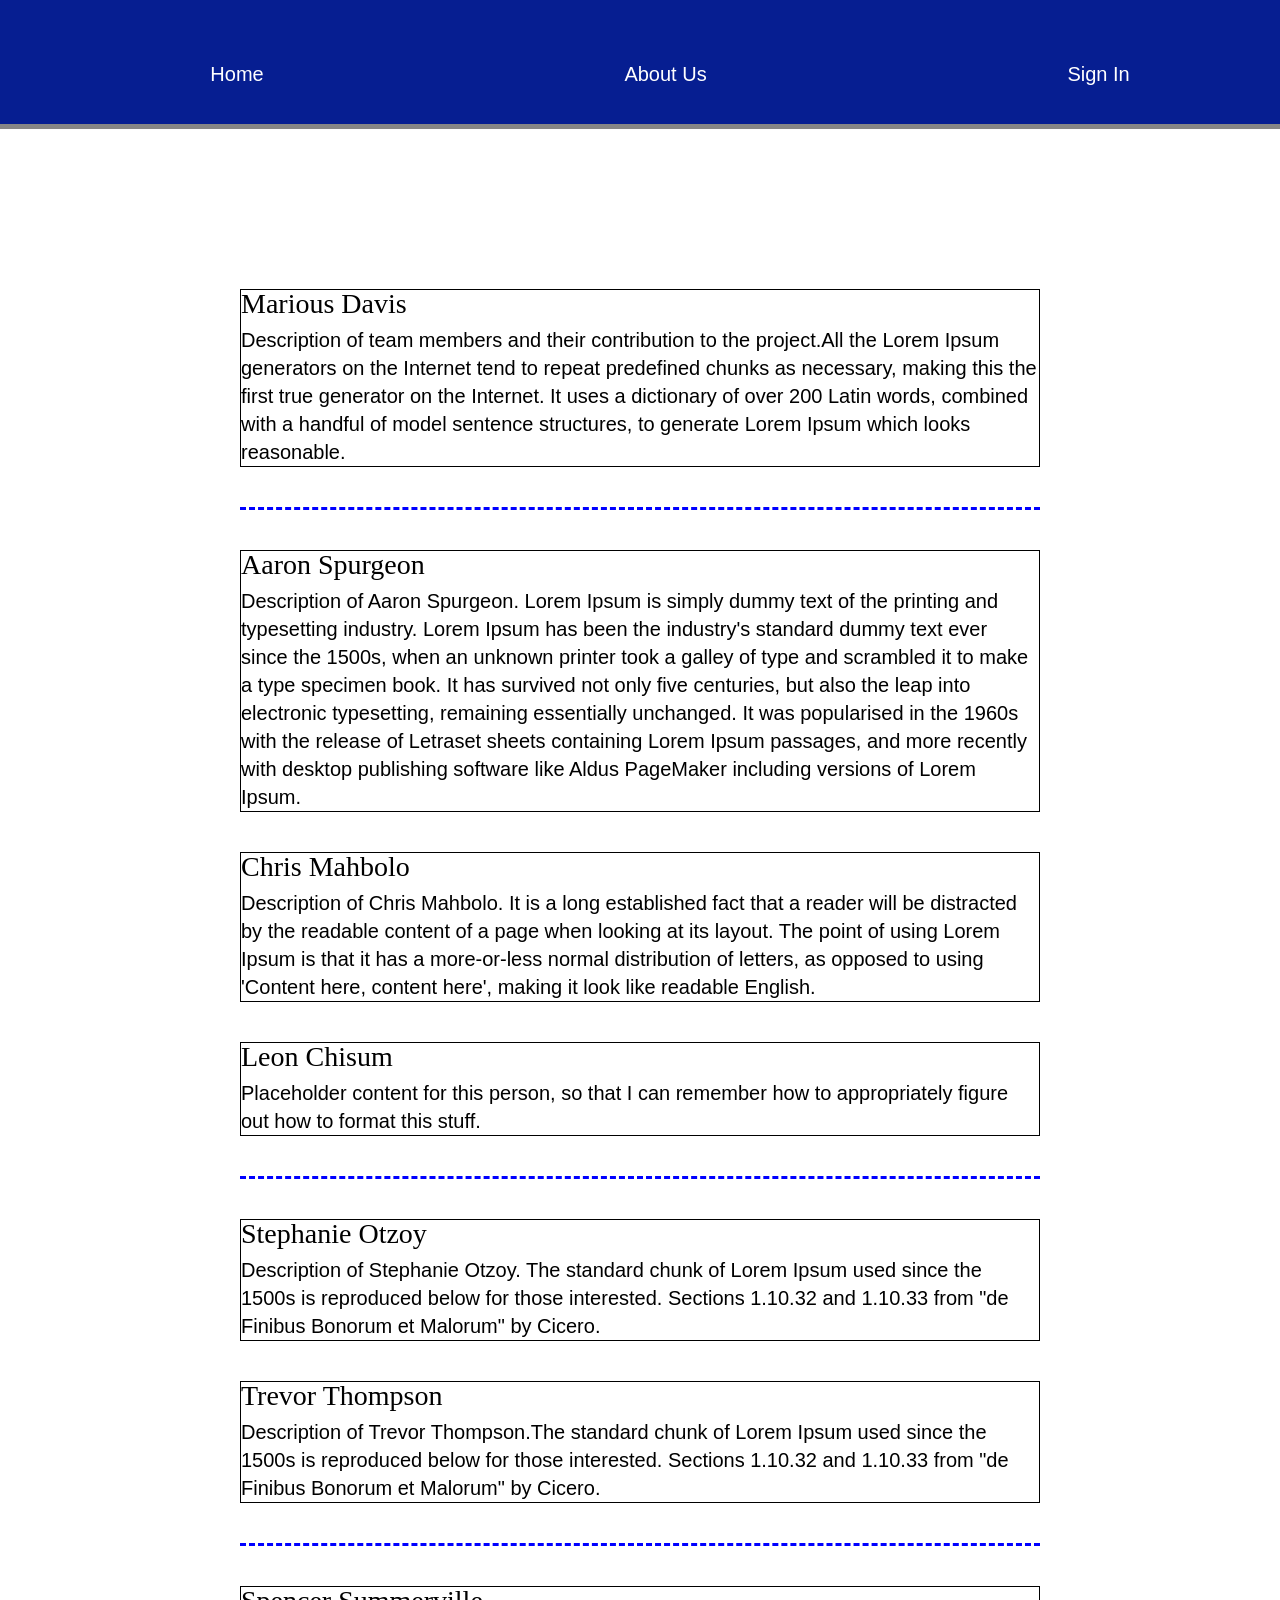
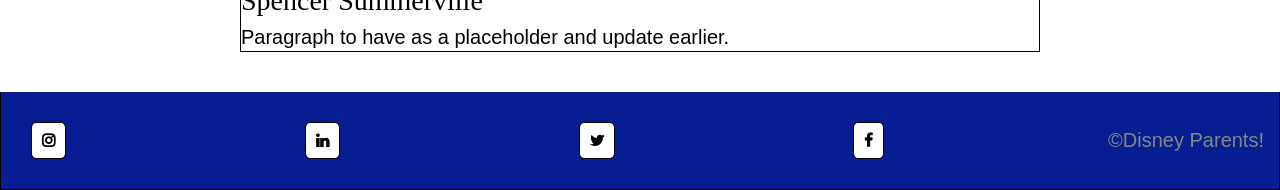
==== commit c338d6e3: "Revert "Trevor thompson"" ====
--- a/about.html
+++ b/about.html
@@ -7,7 +7,6 @@
 
     <link href="css\index.css" rel="stylesheet" />
     <meta name="viewport" content="width=device-width, initial-scale=1" />
-    <script src="javascript/about.js" async></script>
     <link
       rel="stylesheet"
       href="https://cdnjs.cloudflare.com/ajax/libs/font-awesome/4.7.0/css/font-awesome.min.css"
@@ -27,74 +26,47 @@
         <div class="tl-about-page">
           <div class="team-member">
           <h3>Marious Davis</h3>
-          <p>
-             Marious Davis is the TL on the Disney Parent project.
+          <p>Description of team members and their contribution to the project.All the Lorem Ipsum generators on the Internet tend to repeat predefined chunks as necessary, making this the first true generator on the Internet. It uses a dictionary of over 200 Latin words, combined with a handful of model sentence structures, to generate Lorem Ipsum which looks reasonable.
           </p>
-          <div class="a-mixin-with-button">
-          <a href="https://twitter.com/lambdaschool" class="fa fa-twitter"></a>
-          <a href="https://github.com/Mlancelot88" class="fa fa-github"></a>
-          </div>
         </div>
         </div>
 
       <div class="react-section-styling">
-        <img class="img-formater" src="image/aaron.jpg" alt="Picture of Aaron Spurgeon">
         <div class="team-member">
           <h3>Aaron Spurgeon</h3>
           <p>
-             Aaron Spurgeon is a react developer on the Disney Parent project.
+            Description of Aaron Spurgeon. Lorem Ipsum is simply dummy text of the printing and typesetting industry. Lorem Ipsum has been the industry's standard dummy text ever since the 1500s, when an unknown printer took a galley of type and scrambled it to make a type specimen book. It has survived not only five centuries, but also the leap into electronic typesetting, remaining essentially unchanged. It was popularised in the 1960s with the release of Letraset sheets containing Lorem Ipsum passages, and more recently with desktop publishing software like Aldus PageMaker including versions of Lorem Ipsum.
           </p>
-          <div class="a-mixin-with-button">
-          <a href="https://twitter.com/lambdaschool" class="fa fa-twitter"></a>
-          <a href="https://github.com/aaronspurgeon" class="fa fa-github"></a>
-          </div>
+        </div>
+        <div class="team-member">
+          <h3>Chris Mahbolo</h3>
+          <p>
+            Description of Chris Mahbolo. It is a long established fact that a reader will be distracted by the readable content of a page when looking at its layout. The point of using Lorem Ipsum is that it has a more-or-less normal distribution of letters, as opposed to using 'Content here, content here', making it look like readable English.
+          </p>
         </div>
       </div>
         <div class="team-member">
-            <img class="img-formater" src="image/leon.jpg" alt="Picture of Leon Chisum">
           <h3>Leon Chisum</h3>
           <p>
-              "I'm inspired to gain experience to be able to help others along the way. I enjoy playing music, and spending quality time with my family. Having fun is also a big part of my life so being able to work with Disney has been very rewarding. Follow me on twitter and check out my github for other projects!"
+           Placeholder content for this person, so that I can remember how to appropriately figure out how to format this stuff.
           </p>
-          <div class="a-mixin-with-button">
-          <a href="https://twitter.com/Lee_Chizz" class="fa fa-twitter"></a>
-          <a href="https://github.com/LeonChisum" class="fa fa-github"></a>
-          </div>
         </div>
         <div class="ui-section-styling">
         <div class="team-member">
-            <img class="img-formater" src="image/stephanie.jpg" alt="Picture of Stephanie Otzoy">
         <h3>Stephanie Otzoy</h3>
-        <p>
-           Stephanie Otzoy is a web developer on the Disney Parent project.
+        <p>Description of Stephanie Otzoy. The standard chunk of Lorem Ipsum used since the 1500s is reproduced below for those interested. Sections 1.10.32 and 1.10.33 from "de Finibus Bonorum et Malorum" by Cicero.
         </p>
-        <div class="a-mixin-with-button">
-        <a href="https://twitter.com/lambdaschool" class="fa fa-twitter"></a>
-        <a href="https://github.com/Sonica1031" class="fa fa-github"></a>
-        </div>
         </div>
         <div class="team-member">
-            <img class="img-formater" src="image/trevor.jpg" alt="Picture of Trevor Thompson">
         <h3>Trevor Thompson</h3>
-        <p>
-           Trevor Thompson is a web developer on the Disney Parent project.
+        <p>Description of Trevor Thompson.The standard chunk of Lorem Ipsum used since the 1500s is reproduced below for those interested. Sections 1.10.32 and 1.10.33 from "de Finibus Bonorum et Malorum" by Cicero.
         </p>
-        <div class="a-mixin-with-button">
-        <a href="https://twitter.com/lambdaschool" class="fa fa-twitter"></a>
-        <a href="https://github.com/tthompson2" class="fa fa-github"></a>
-        </div>
         </div>
         </div>
         <div class="database-section-styling">
           <div class="team-member">
             <h3>Spencer Summerville</h3>
-            <p>
-              Spencer Summerville is a backend developer on the Disney Parent project.
-            </p>
-            <div class="a-mixin-with-button">
-            <a href="https://twitter.com/lambdaschool" class="fa fa-twitter"></a>
-            <a href="https://github.com/grenuttag" class="fa fa-github"></a>
-            </div>
+            <p>Paragraph to have as a placeholder and update earlier.</p>
         </div>
         </div>
       </div>
@@ -108,12 +80,12 @@
               href="https://www.facebook.com/LambdaSchoolOnline/"
               class="fa fa-facebook"
             ></a>
-            <a href="https://twitter.com/lambdaschool" class="fa fa-twitter"></a>
+            <a href="twitter.com/lambdaschool" class="fa fa-twitter"></a>
             <a
               href="https://www.linkedin.com/school/lambdaschool/"
               class="fa fa-linkedin"
             ></a>
-            <a href="https://instagram.com/lambdaschool" class="fa fa-instagram"></a>
+            <a href="instagram.com/lambdaschool" class="fa fa-instagram"></a>
           </div>
         </section>
       </footer>
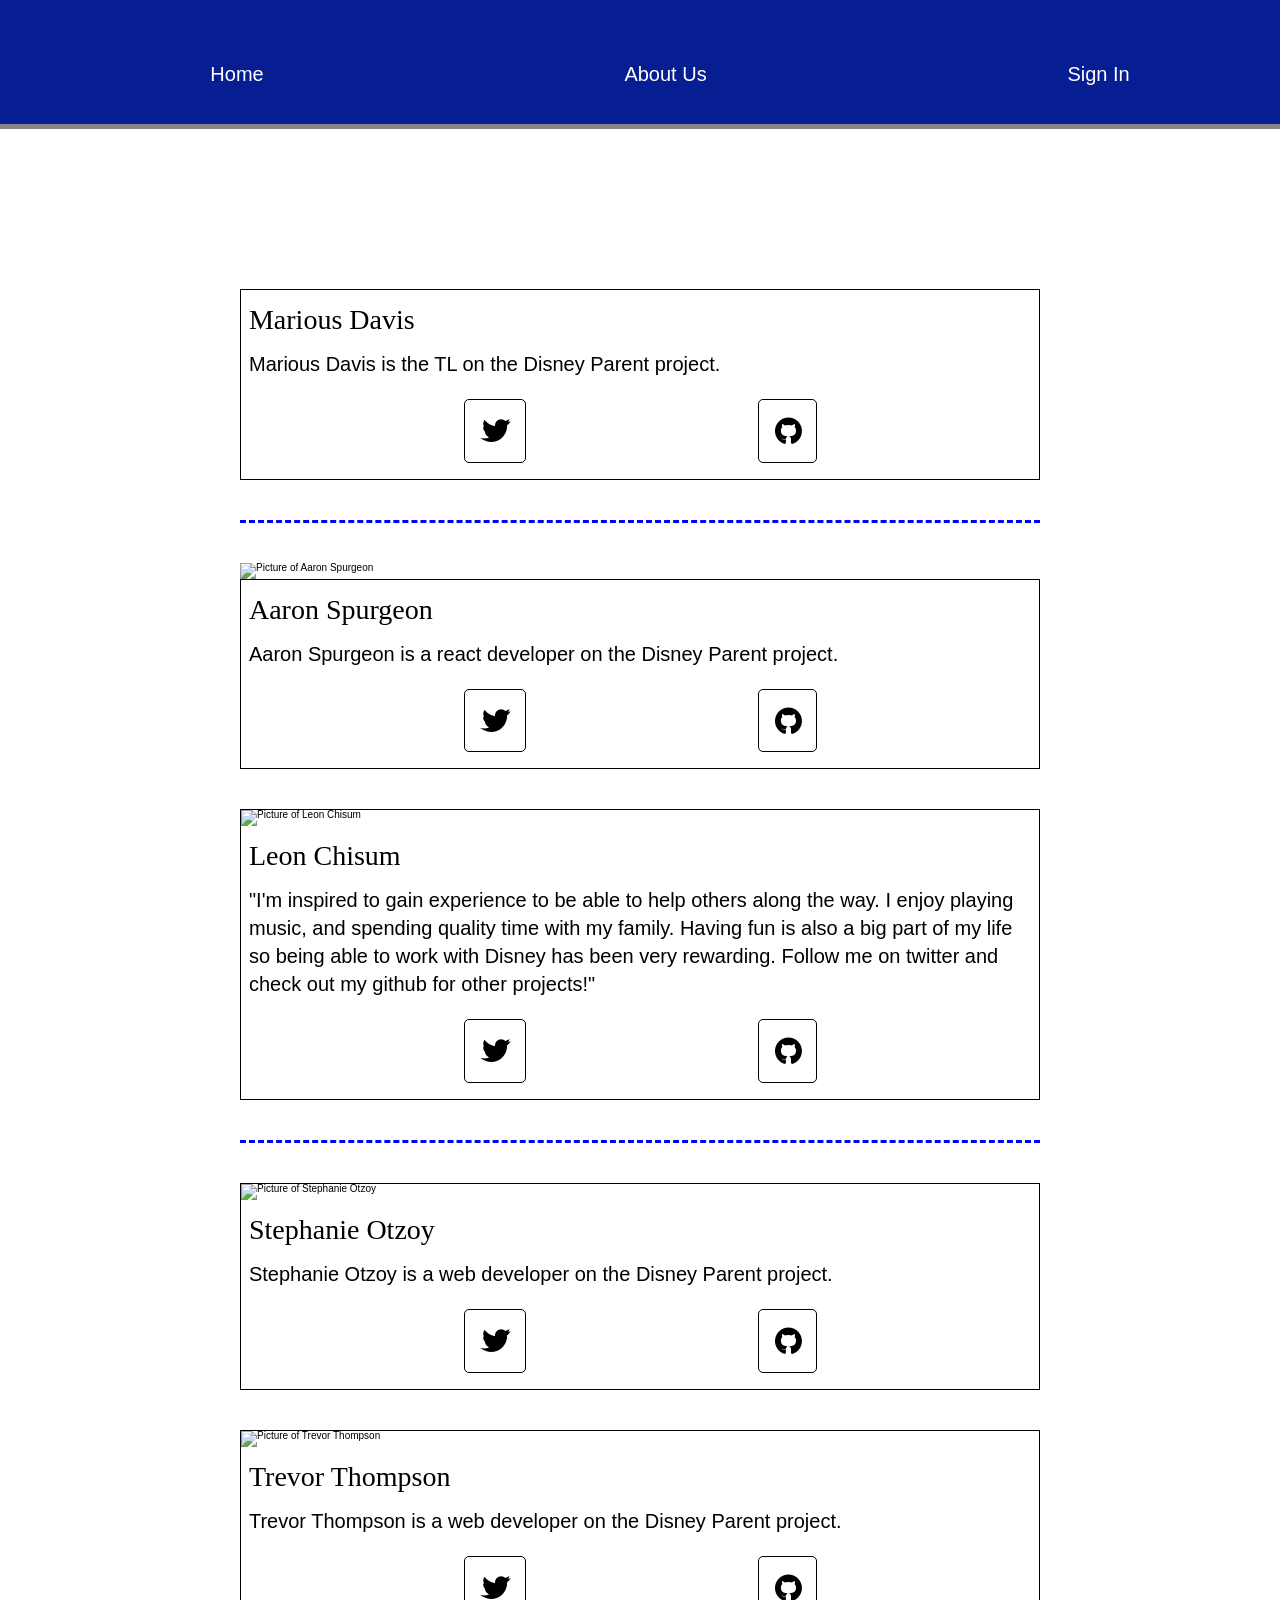
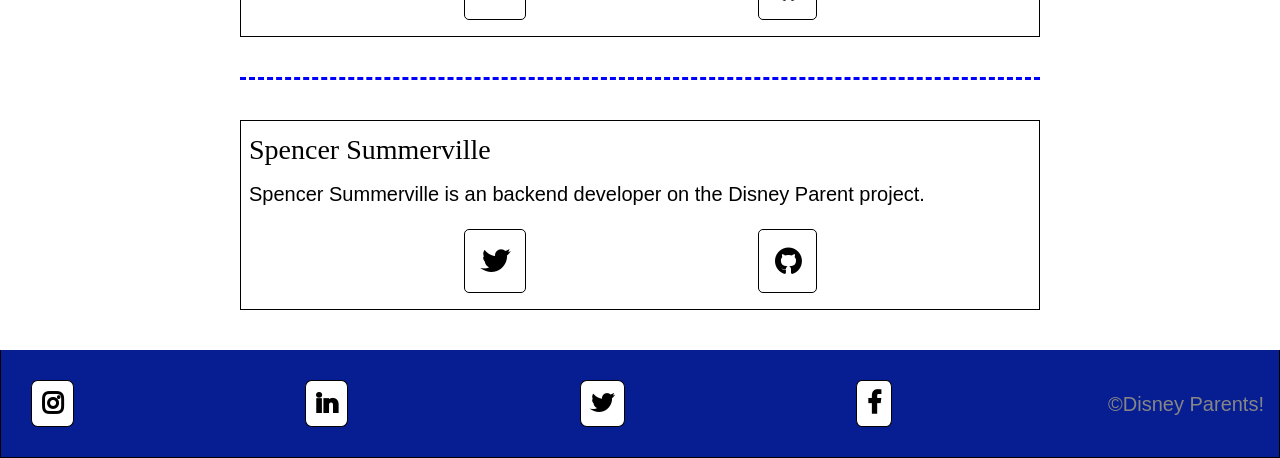
==== commit 6a044e8e: "Hopefully this will resolve the merge conflicts stored on the file" ====
--- a/about.html
+++ b/about.html
@@ -7,6 +7,7 @@
 
     <link href="css\index.css" rel="stylesheet" />
     <meta name="viewport" content="width=device-width, initial-scale=1" />
+    <script src="javascript/about.js" async></script>
     <link
       rel="stylesheet"
       href="https://cdnjs.cloudflare.com/ajax/libs/font-awesome/4.7.0/css/font-awesome.min.css"
@@ -26,47 +27,74 @@
         <div class="tl-about-page">
           <div class="team-member">
           <h3>Marious Davis</h3>
-          <p>Description of team members and their contribution to the project.All the Lorem Ipsum generators on the Internet tend to repeat predefined chunks as necessary, making this the first true generator on the Internet. It uses a dictionary of over 200 Latin words, combined with a handful of model sentence structures, to generate Lorem Ipsum which looks reasonable.
+          <p>
+             Marious Davis is the TL on the Disney Parent project.
           </p>
+          <div class="a-mixin-with-button">
+          <a href="https://twitter.com/lambdaschool" class="fa fa-twitter"></a>
+          <a href="https://github.com/Mlancelot88" class="fa fa-github"></a>
+          </div>
         </div>
         </div>
 
       <div class="react-section-styling">
+        <img class="img-formater" src="image/aaron.jpg" alt="Picture of Aaron Spurgeon">
         <div class="team-member">
           <h3>Aaron Spurgeon</h3>
           <p>
-            Description of Aaron Spurgeon. Lorem Ipsum is simply dummy text of the printing and typesetting industry. Lorem Ipsum has been the industry's standard dummy text ever since the 1500s, when an unknown printer took a galley of type and scrambled it to make a type specimen book. It has survived not only five centuries, but also the leap into electronic typesetting, remaining essentially unchanged. It was popularised in the 1960s with the release of Letraset sheets containing Lorem Ipsum passages, and more recently with desktop publishing software like Aldus PageMaker including versions of Lorem Ipsum.
+             Aaron Spurgeon is a react developer on the Disney Parent project.
           </p>
-        </div>
-        <div class="team-member">
-          <h3>Chris Mahbolo</h3>
-          <p>
-            Description of Chris Mahbolo. It is a long established fact that a reader will be distracted by the readable content of a page when looking at its layout. The point of using Lorem Ipsum is that it has a more-or-less normal distribution of letters, as opposed to using 'Content here, content here', making it look like readable English.
-          </p>
+          <div class="a-mixin-with-button">
+          <a href="https://twitter.com/lambdaschool" class="fa fa-twitter"></a>
+          <a href="https://github.com/aaronspurgeon" class="fa fa-github"></a>
+          </div>
         </div>
       </div>
         <div class="team-member">
+            <img class="img-formater" src="image/leon.jpg" alt="Picture of Leon Chisum">
           <h3>Leon Chisum</h3>
           <p>
-           Placeholder content for this person, so that I can remember how to appropriately figure out how to format this stuff.
+              "I'm inspired to gain experience to be able to help others along the way. I enjoy playing music, and spending quality time with my family. Having fun is also a big part of my life so being able to work with Disney has been very rewarding. Follow me on twitter and check out my github for other projects!"
           </p>
+          <div class="a-mixin-with-button">
+          <a href="https://twitter.com/Lee_Chizz" class="fa fa-twitter"></a>
+          <a href="https://github.com/LeonChisum" class="fa fa-github"></a>
+          </div>
         </div>
         <div class="ui-section-styling">
         <div class="team-member">
+            <img class="img-formater" src="image/stephanie.jpg" alt="Picture of Stephanie Otzoy">
         <h3>Stephanie Otzoy</h3>
-        <p>Description of Stephanie Otzoy. The standard chunk of Lorem Ipsum used since the 1500s is reproduced below for those interested. Sections 1.10.32 and 1.10.33 from "de Finibus Bonorum et Malorum" by Cicero.
+        <p>
+           Stephanie Otzoy is a web developer on the Disney Parent project.
         </p>
+        <div class="a-mixin-with-button">
+        <a href="https://twitter.com/lambdaschool" class="fa fa-twitter"></a>
+        <a href="https://github.com/Sonica1031" class="fa fa-github"></a>
+        </div>
         </div>
         <div class="team-member">
+            <img class="img-formater" src="image/trevor.jpg" alt="Picture of Trevor Thompson">
         <h3>Trevor Thompson</h3>
-        <p>Description of Trevor Thompson.The standard chunk of Lorem Ipsum used since the 1500s is reproduced below for those interested. Sections 1.10.32 and 1.10.33 from "de Finibus Bonorum et Malorum" by Cicero.
+        <p>
+           Trevor Thompson is a web developer on the Disney Parent project.
         </p>
+        <div class="a-mixin-with-button">
+        <a href="https://twitter.com/lambdaschool" class="fa fa-twitter"></a>
+        <a href="https://github.com/tthompson2" class="fa fa-github"></a>
+        </div>
         </div>
         </div>
         <div class="database-section-styling">
           <div class="team-member">
             <h3>Spencer Summerville</h3>
-            <p>Paragraph to have as a placeholder and update earlier.</p>
+            <p>
+              Spencer Summerville is an backend developer on the Disney Parent project.
+            </p>
+            <div class="a-mixin-with-button">
+            <a href="https://twitter.com/lambdaschool" class="fa fa-twitter"></a>
+            <a href="https://github.com/grenuttag" class="fa fa-github"></a>
+            </div>
         </div>
         </div>
       </div>
@@ -80,12 +108,12 @@
               href="https://www.facebook.com/LambdaSchoolOnline/"
               class="fa fa-facebook"
             ></a>
-            <a href="twitter.com/lambdaschool" class="fa fa-twitter"></a>
+            <a href="https://twitter.com/lambdaschool" class="fa fa-twitter"></a>
             <a
               href="https://www.linkedin.com/school/lambdaschool/"
               class="fa fa-linkedin"
             ></a>
-            <a href="instagram.com/lambdaschool" class="fa fa-instagram"></a>
+            <a href="https://instagram.com/lambdaschool" class="fa fa-instagram"></a>
           </div>
         </section>
       </footer>
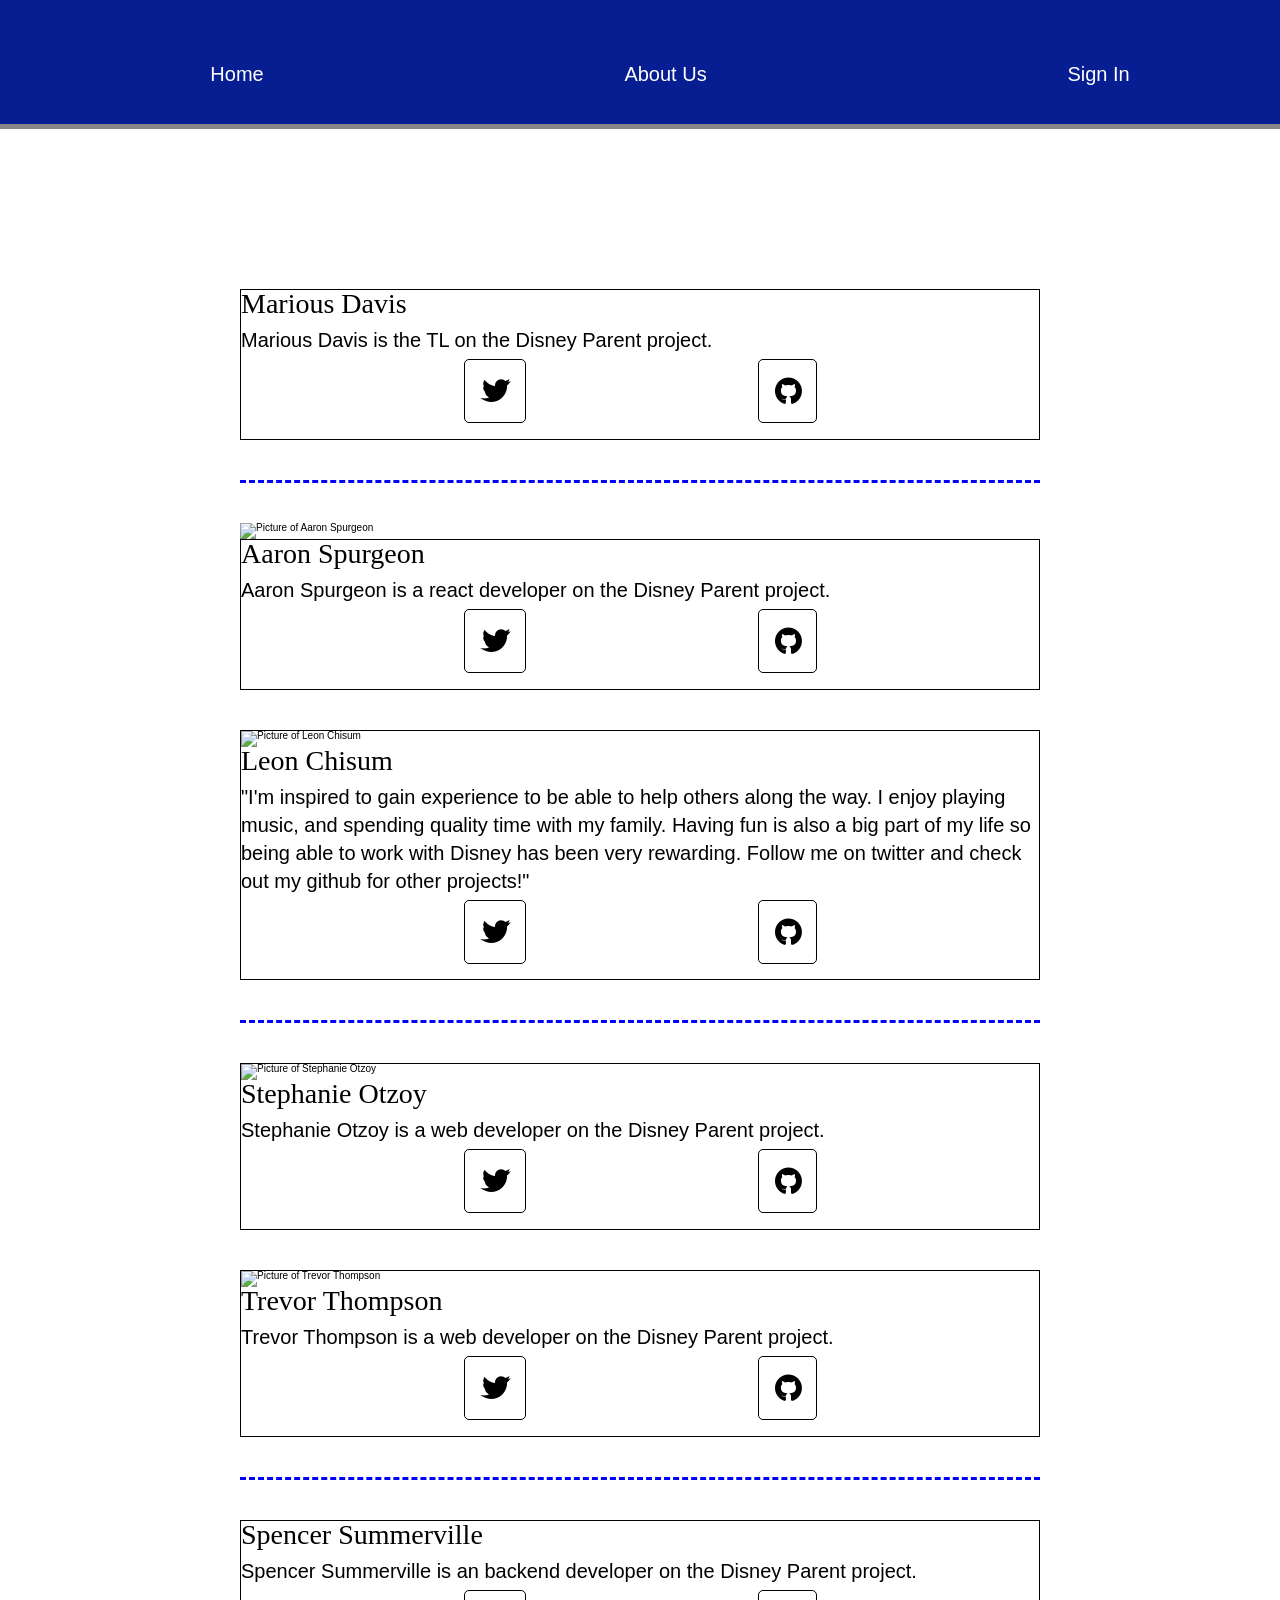
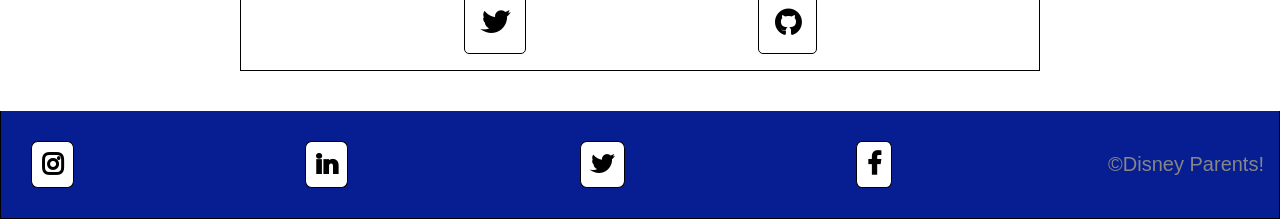
==== commit 30083bb9: "Updating code" ====
--- a/about.html
+++ b/about.html
@@ -118,4 +118,4 @@
         </section>
       </footer>
   </body>
-</html>+</html>
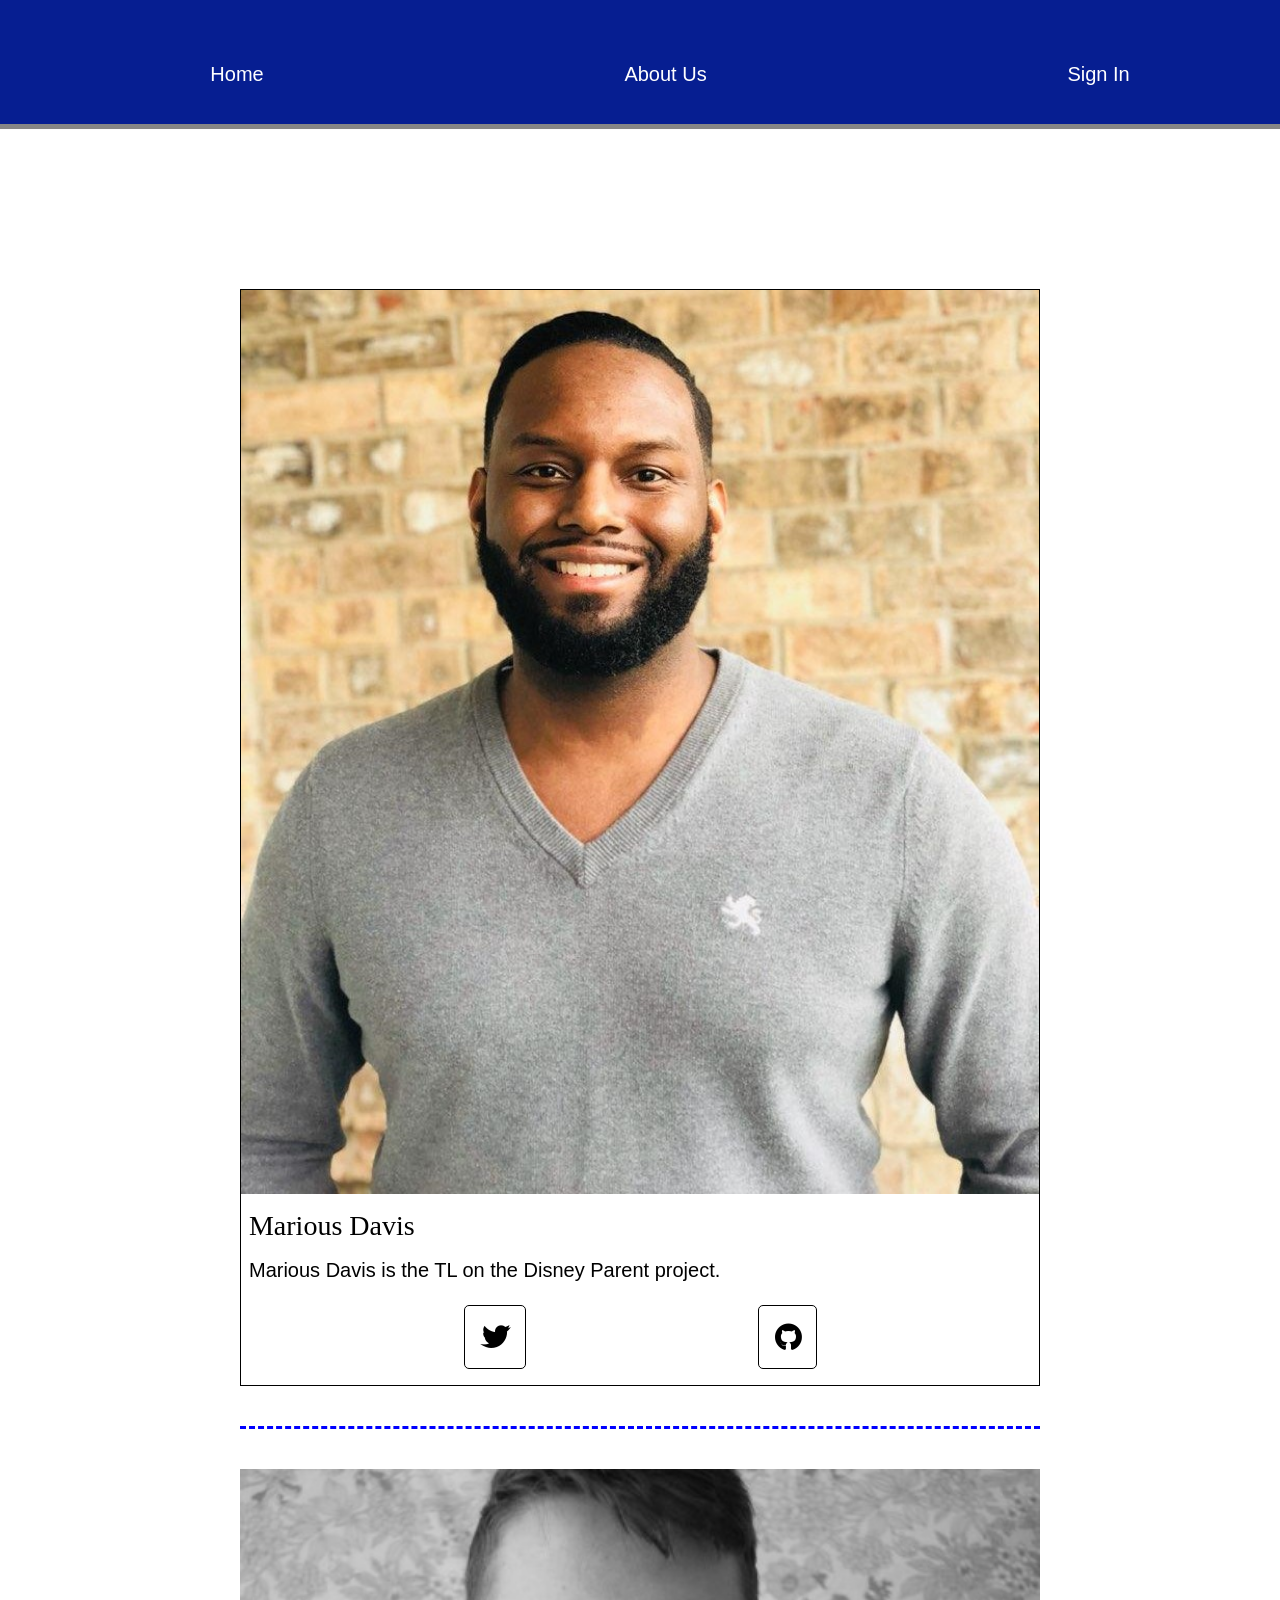
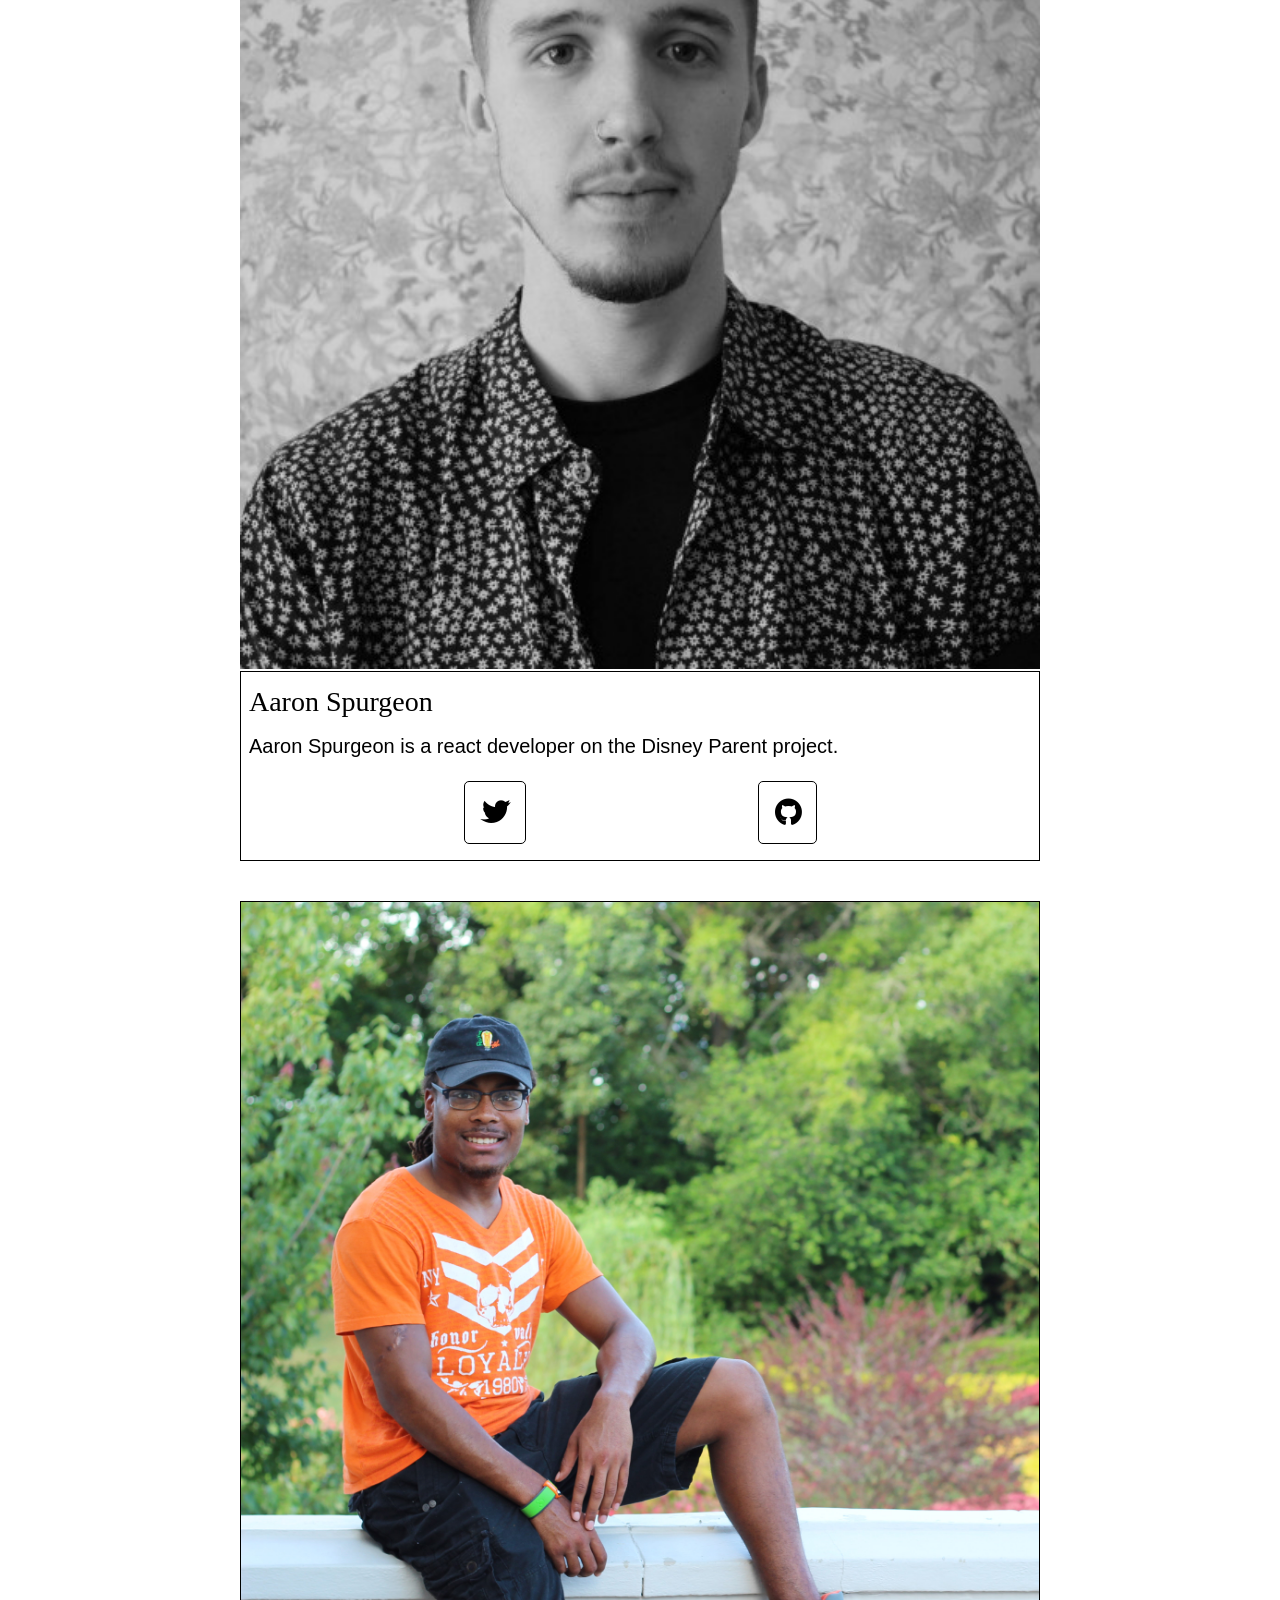
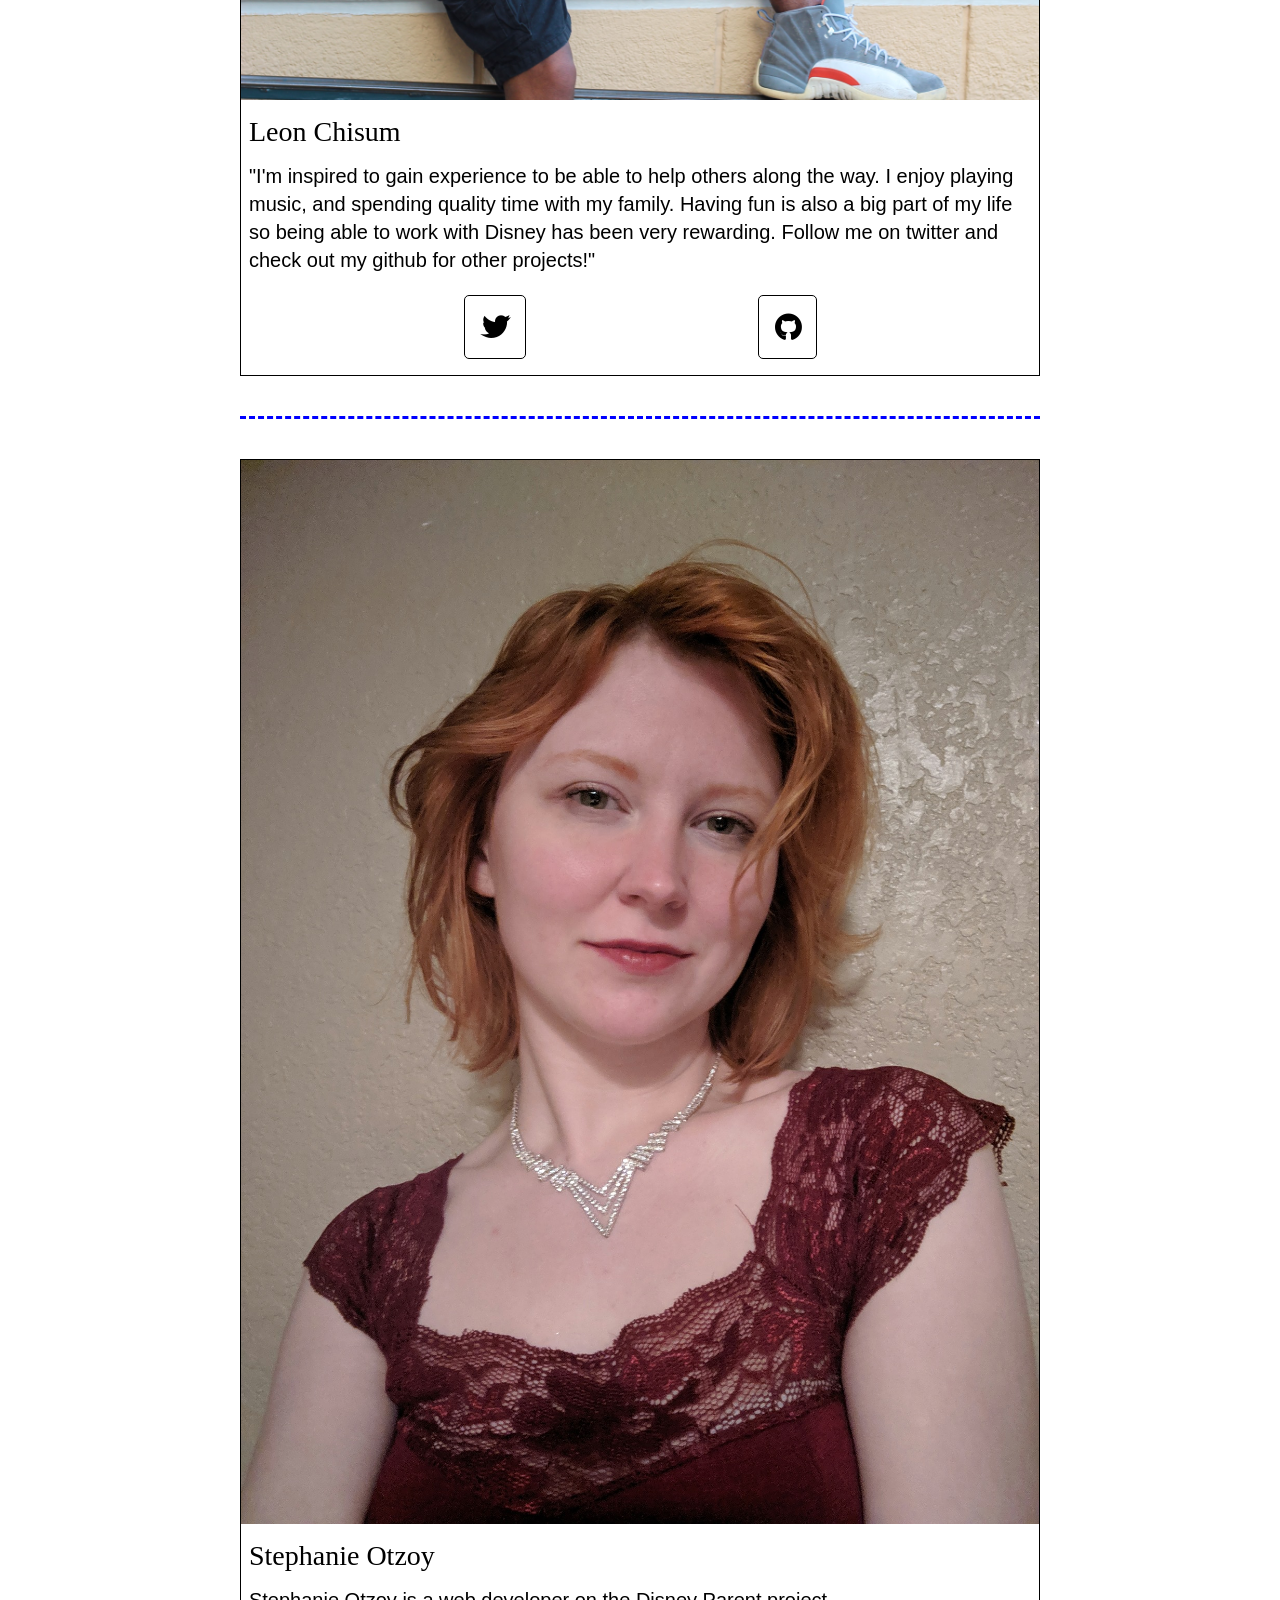
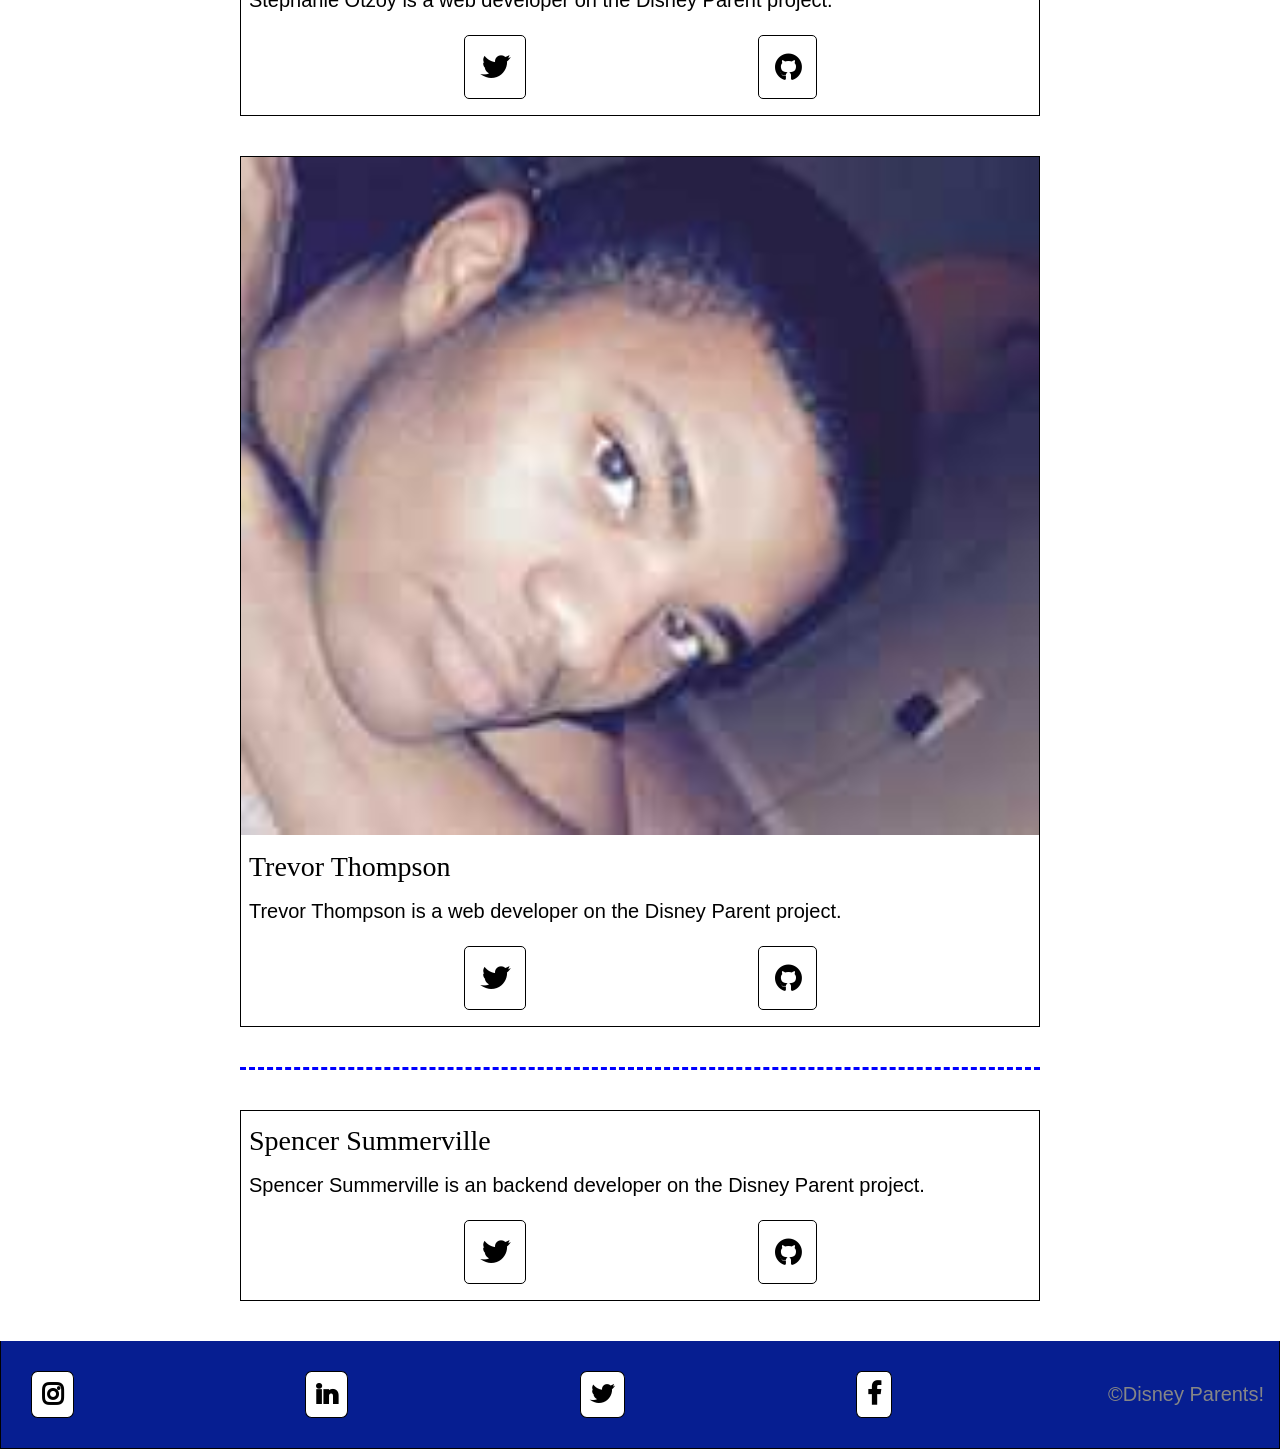
==== commit cfe4b9f0: "Adding changes to display Marious' picture on the about-page" ====
--- a/about.html
+++ b/about.html
@@ -26,6 +26,7 @@
       <div class="container">
         <div class="tl-about-page">
           <div class="team-member">
+              <img class="img-formater" src="image/marious.jpg" alt="Picture of Marious">
           <h3>Marious Davis</h3>
           <p>
              Marious Davis is the TL on the Disney Parent project.
@@ -118,4 +119,4 @@
         </section>
       </footer>
   </body>
-</html>
+</html>
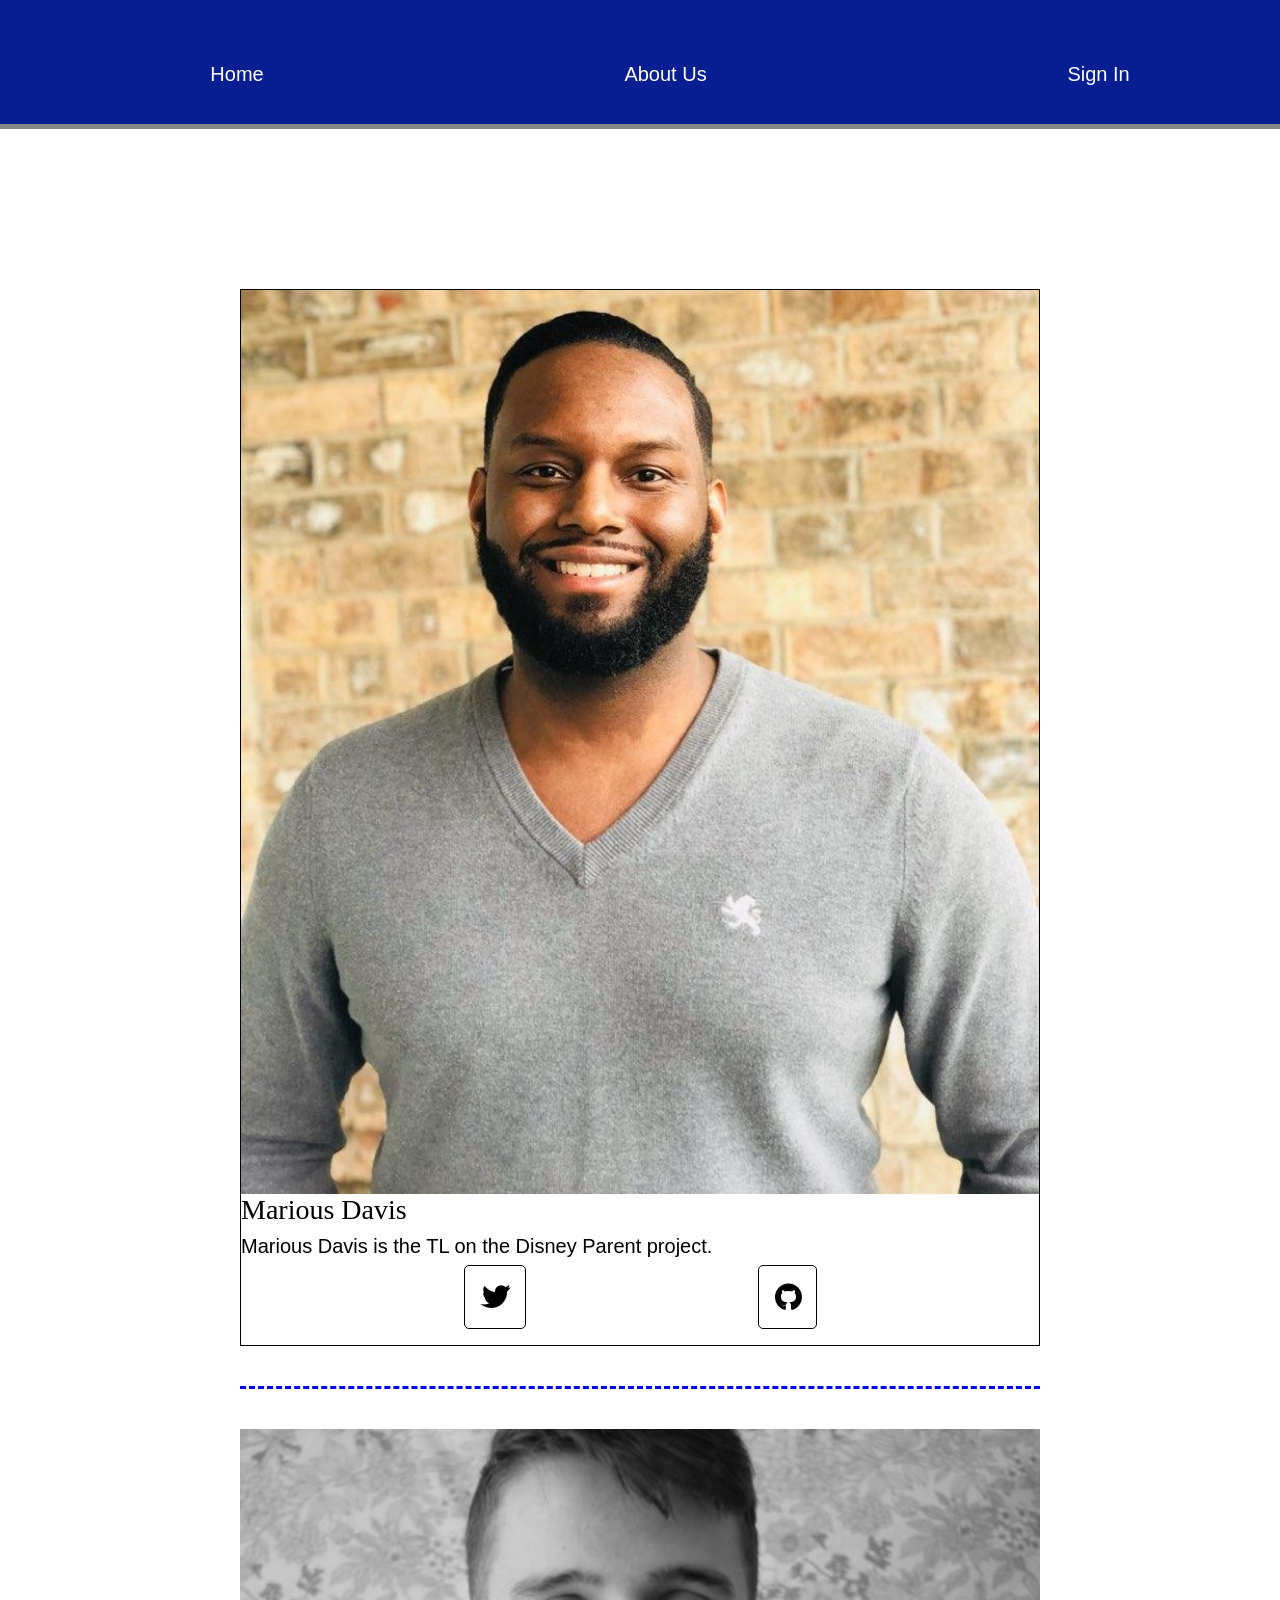
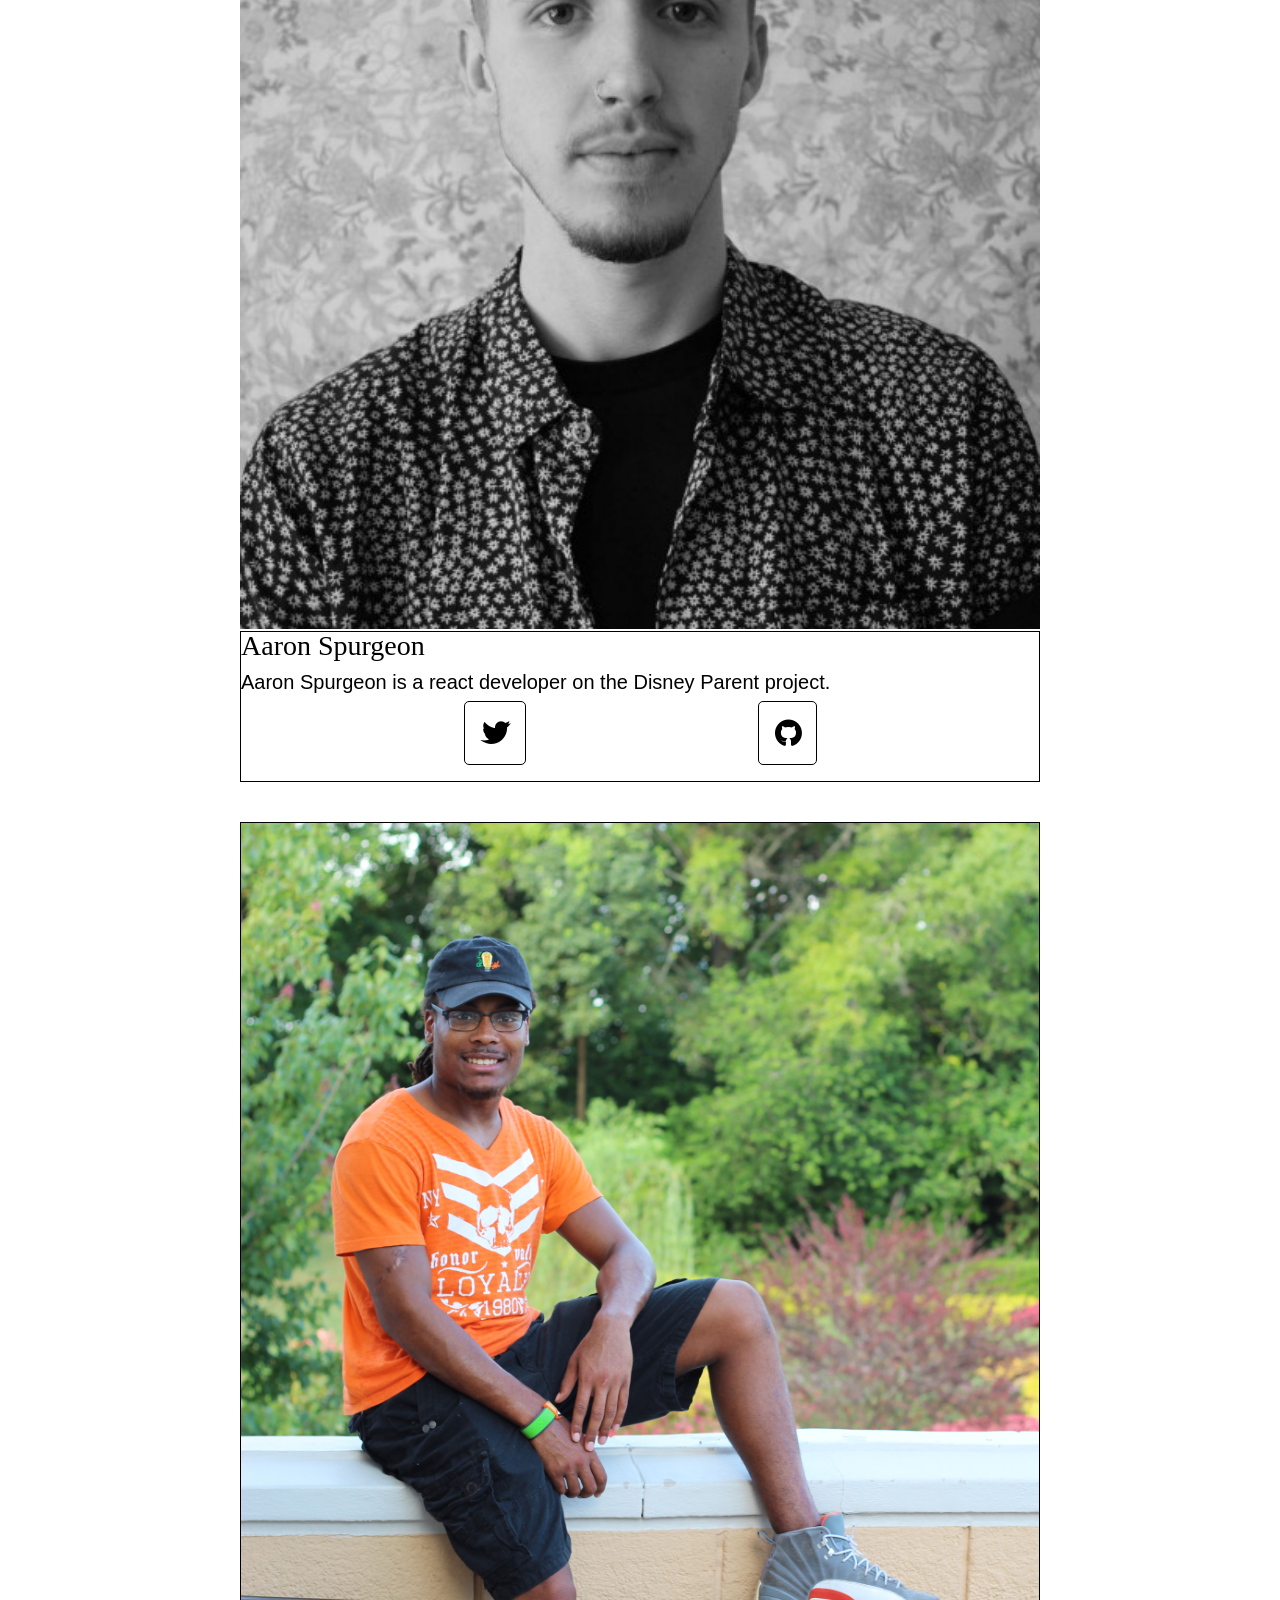
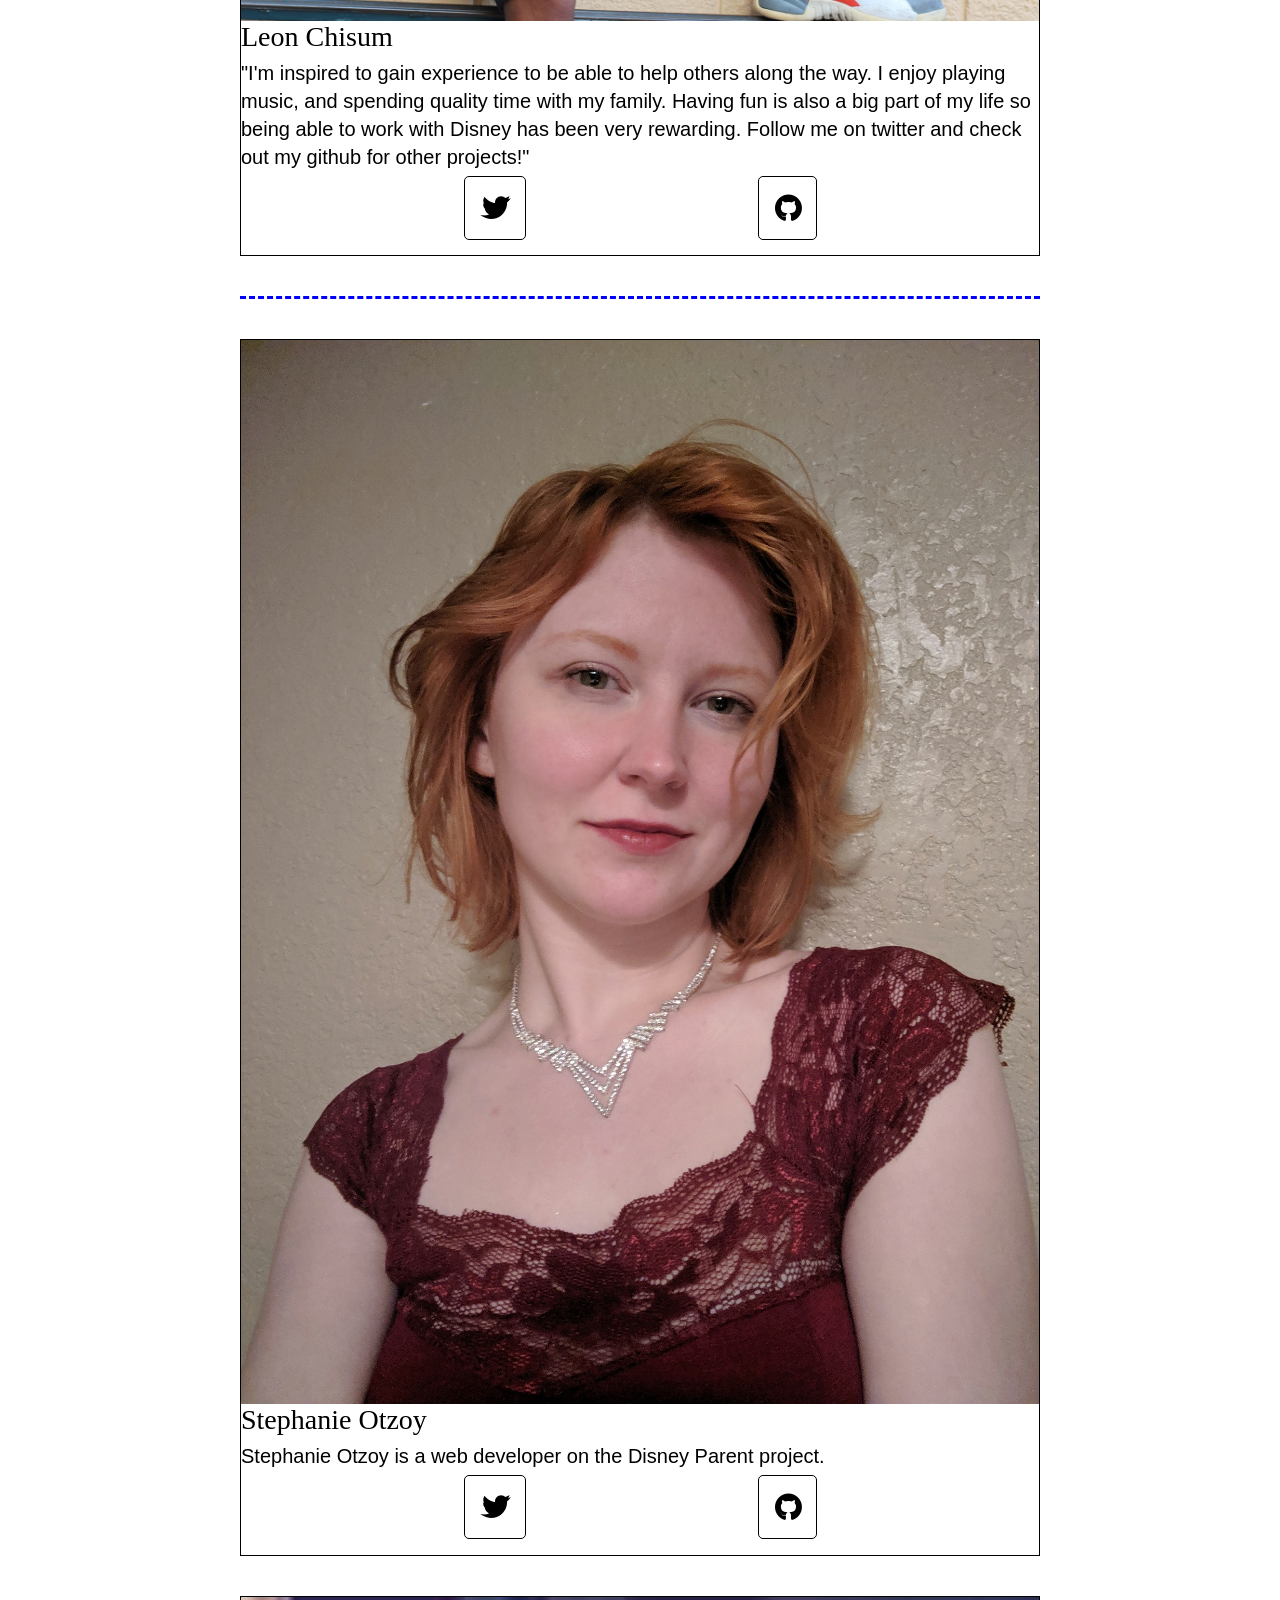
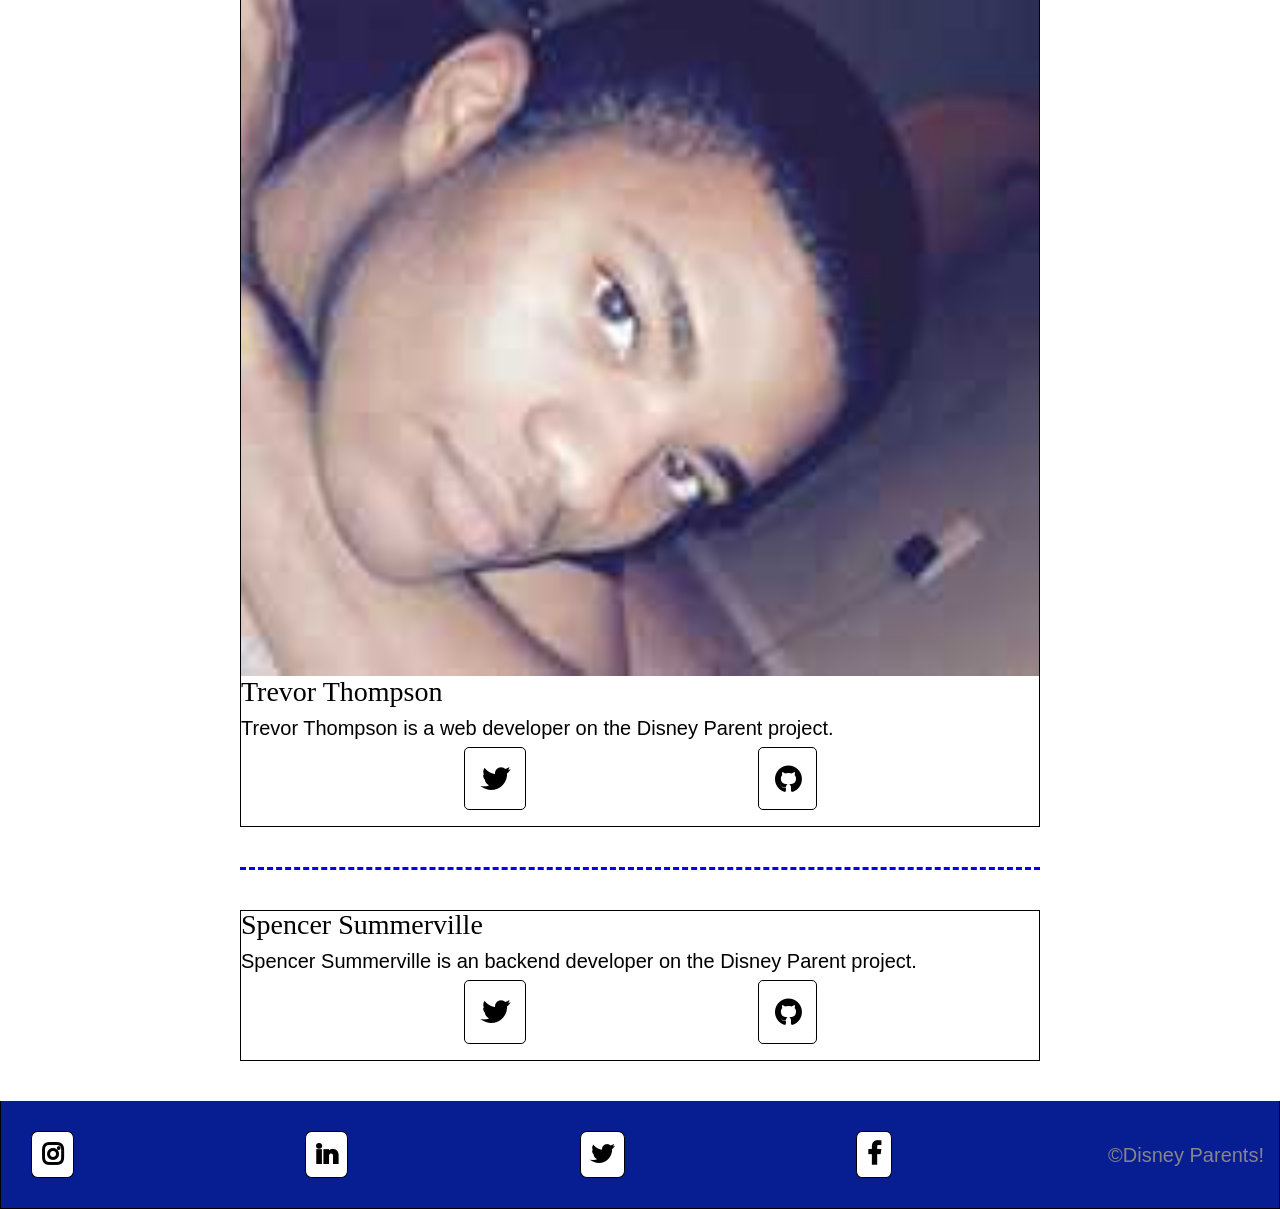
==== commit 3f6cb1e9: "Fixing merge conflicts" ====
--- a/about.html
+++ b/about.html
@@ -119,4 +119,4 @@
         </section>
       </footer>
   </body>
-</html>+</html>
